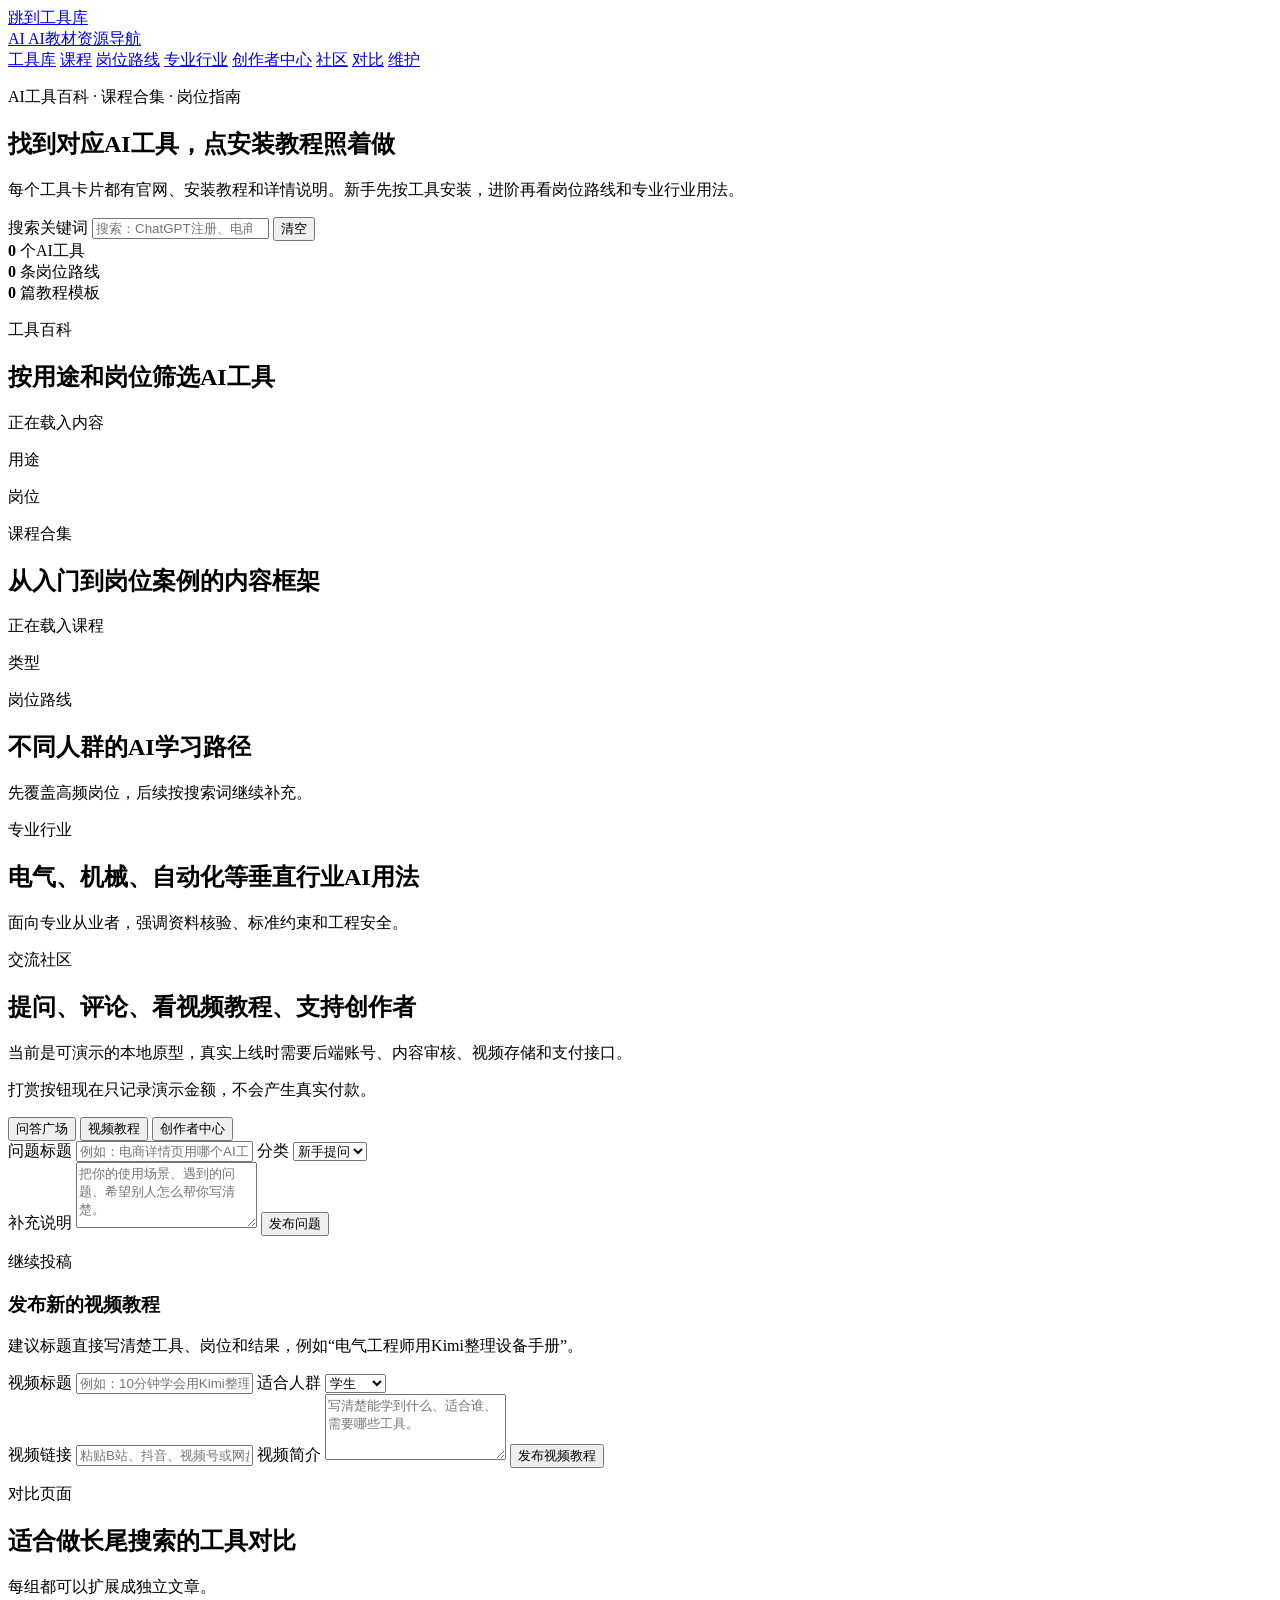
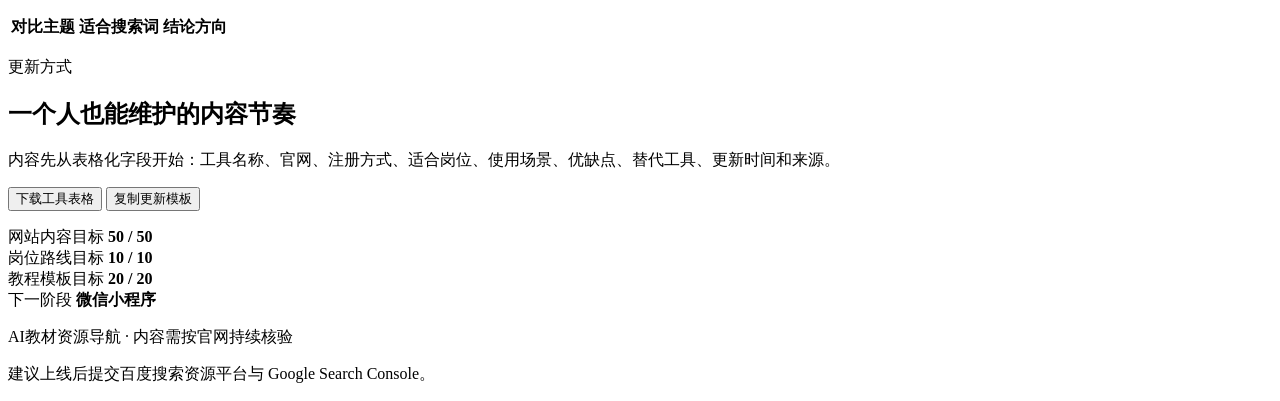
==== index.html @ e661cd23 "Create index.html" ====
<!doctype html>
<html lang="zh-CN">
  <head>
    <meta charset="utf-8">
    <meta name="viewport" content="width=device-width, initial-scale=1">
    <title>AI教材资源导航｜AI工具百科、课程合集、岗位使用指南</title>
    <meta name="description" content="面向学生、电商、职场、设计、运营和开发者的AI教材资源整合网站，提供AI工具百科、注册使用流程、岗位路线、课程合集和工具对比。">
    <meta name="keywords" content="AI工具,AI教程,ChatGPT注册,AI课程,电商AI,学生AI工具,职场AI,AI大模型">
    <meta property="og:title" content="AI教材资源导航">
    <meta property="og:description" content="AI工具百科、课程合集、岗位AI使用指南，一站式整理。">
    <meta property="og:type" content="website">
    <link rel="stylesheet" href="styles.css">
    <script defer src="content-data.js"></script>
    <script defer src="app.js"></script>
    <script defer src="community.js"></script>
  </head>
  <body>
    <a class="skip-link" href="#tools">跳到工具库</a>

    <header class="site-header" aria-label="主导航">
      <a class="brand" href="#top" aria-label="AI教材资源导航首页">
        <span class="brand-mark" aria-hidden="true">AI</span>
        <span>AI教材资源导航</span>
      </a>
      <nav class="main-nav" aria-label="页面区域">
        <a href="#tools">工具库</a>
        <a href="#courses">课程</a>
        <a href="#routes">岗位路线</a>
        <a href="#industries">专业行业</a>
        <a href="#creator-center" data-community-link="creator">创作者中心</a>
        <a href="#community">社区</a>
        <a href="#compare">对比</a>
        <a href="#operate">维护</a>
      </nav>
    </header>

    <main id="top">
      <section class="hero" aria-labelledby="hero-title">
        <div class="hero-overlay"></div>
        <div class="container hero-inner">
          <p class="eyebrow">AI工具百科 · 课程合集 · 岗位指南</p>
          <h1 id="hero-title">找到对应AI工具，点安装教程照着做</h1>
          <p class="hero-copy">每个工具卡片都有官网、安装教程和详情说明。新手先按工具安装，进阶再看岗位路线和专业行业用法。</p>

          <form class="hero-search" role="search" aria-label="搜索AI工具、岗位和教程">
            <label class="sr-only" for="global-search">搜索关键词</label>
            <input id="global-search" type="search" placeholder="搜索：ChatGPT注册、电商AI、PPT、论文、视频生成">
            <button type="button" id="clear-search" aria-label="清空搜索">清空</button>
          </form>

          <div class="hero-stats" aria-label="内容规模">
            <div>
              <strong id="stat-tools">0</strong>
              <span>个AI工具</span>
            </div>
            <div>
              <strong id="stat-routes">0</strong>
              <span>条岗位路线</span>
            </div>
            <div>
              <strong id="stat-tutorials">0</strong>
              <span>篇教程模板</span>
            </div>
          </div>
        </div>
      </section>

      <section class="section section-tools" id="tools" aria-labelledby="tools-title">
        <div class="container">
          <div class="section-heading">
            <div>
              <p class="eyebrow">工具百科</p>
              <h2 id="tools-title">按用途和岗位筛选AI工具</h2>
            </div>
            <p id="tool-count" class="section-note">正在载入内容</p>
          </div>

          <div class="filter-panel" aria-label="工具筛选">
            <div>
              <p class="filter-label">用途</p>
              <div class="chip-row" id="category-filters"></div>
            </div>
            <div>
              <p class="filter-label">岗位</p>
              <div class="chip-row" id="role-filters"></div>
            </div>
          </div>

          <div class="tool-grid" id="tool-grid"></div>
        </div>
      </section>

      <section class="section section-courses" id="courses" aria-labelledby="courses-title">
        <div class="container">
          <div class="section-heading">
            <div>
              <p class="eyebrow">课程合集</p>
              <h2 id="courses-title">从入门到岗位案例的内容框架</h2>
            </div>
            <p id="tutorial-count" class="section-note">正在载入课程</p>
          </div>
          <div class="filter-panel compact" aria-label="课程筛选">
            <p class="filter-label">类型</p>
            <div class="chip-row" id="tutorial-filters"></div>
          </div>
          <div class="course-grid" id="course-grid"></div>
        </div>
      </section>

      <section class="section" id="routes" aria-labelledby="routes-title">
        <div class="container">
          <div class="section-heading">
            <div>
              <p class="eyebrow">岗位路线</p>
              <h2 id="routes-title">不同人群的AI学习路径</h2>
            </div>
            <p class="section-note">先覆盖高频岗位，后续按搜索词继续补充。</p>
          </div>
          <div class="route-grid" id="route-grid"></div>
        </div>
      </section>

      <section class="section section-industries" id="industries" aria-labelledby="industries-title">
        <div class="container">
          <div class="section-heading">
            <div>
              <p class="eyebrow">专业行业</p>
              <h2 id="industries-title">电气、机械、自动化等垂直行业AI用法</h2>
            </div>
            <p id="industry-count" class="section-note">面向专业从业者，强调资料核验、标准约束和工程安全。</p>
          </div>
          <div class="industry-grid" id="industry-grid"></div>
        </div>
      </section>

      <section class="section section-community" id="community" aria-labelledby="community-title">
        <div class="container">
          <div class="section-heading">
            <div>
              <p class="eyebrow">交流社区</p>
              <h2 id="community-title">提问、评论、看视频教程、支持创作者</h2>
            </div>
            <p class="section-note">当前是可演示的本地原型，真实上线时需要后端账号、内容审核、视频存储和支付接口。</p>
          </div>

          <div class="community-shell">
            <aside class="community-panel" aria-label="社区账号">
              <div class="member-card" id="member-card"></div>
              <div class="community-stats" id="community-stats"></div>
              <p class="community-warning">打赏按钮现在只记录演示金额，不会产生真实付款。</p>
            </aside>

            <div class="community-main">
              <div class="community-tabs" role="tablist" aria-label="社区功能">
                <button type="button" class="community-tab is-active" data-community-tab="questions">问答广场</button>
                <button type="button" class="community-tab" data-community-tab="videos">视频教程</button>
                <button type="button" class="community-tab" data-community-tab="creator">创作者中心</button>
              </div>

              <section class="community-view is-active" id="community-view-questions" aria-label="问答广场">
                <form class="community-compose" id="question-form">
                  <div class="field-row">
                    <label>
                      <span>问题标题</span>
                      <input name="title" type="text" placeholder="例如：电商详情页用哪个AI工具更合适？" required>
                    </label>
                    <label>
                      <span>分类</span>
                      <select name="tag">
                        <option value="新手提问">新手提问</option>
                        <option value="工具选择">工具选择</option>
                        <option value="岗位用法">岗位用法</option>
                        <option value="账号注册">账号注册</option>
                      </select>
                    </label>
                  </div>
                  <label>
                    <span>补充说明</span>
                    <textarea name="body" rows="4" placeholder="把你的使用场景、遇到的问题、希望别人怎么帮你写清楚。" required></textarea>
                  </label>
                  <button class="primary-action" type="submit">发布问题</button>
                </form>

                <div class="community-feed" id="community-feed"></div>
              </section>

              <section class="community-view" id="community-view-videos" aria-label="视频教程">
                <div class="video-grid" id="video-grid"></div>
              </section>

              <span class="section-anchor" id="creator-center" aria-hidden="true"></span>
              <section class="community-view" id="community-view-creator" aria-label="创作者中心">
                <div class="creator-dashboard" id="creator-dashboard"></div>
                <div class="creator-submissions" id="creator-submissions"></div>

                <form class="community-compose" id="video-form">
                  <div class="creator-form-heading">
                    <div>
                      <p class="eyebrow">继续投稿</p>
                      <h3>发布新的视频教程</h3>
                    </div>
                    <p>建议标题直接写清楚工具、岗位和结果，例如“电气工程师用Kimi整理设备手册”。</p>
                  </div>
                  <div class="field-row">
                    <label>
                      <span>视频标题</span>
                      <input name="title" type="text" placeholder="例如：10分钟学会用Kimi整理论文资料" required>
                    </label>
                    <label>
                      <span>适合人群</span>
                      <select name="audience">
                        <option value="学生">学生</option>
                        <option value="电商">电商</option>
                        <option value="职场">职场</option>
                        <option value="运营">运营</option>
                        <option value="设计">设计</option>
                        <option value="程序员">程序员</option>
                      </select>
                    </label>
                  </div>
                  <label>
                    <span>视频链接</span>
                    <input name="url" type="url" placeholder="粘贴B站、抖音、视频号或网盘链接">
                  </label>
                  <label>
                    <span>视频简介</span>
                    <textarea name="description" rows="4" placeholder="写清楚能学到什么、适合谁、需要哪些工具。" required></textarea>
                  </label>
                  <button class="primary-action" type="submit">发布视频教程</button>
                </form>
              </section>

              <p class="status-text" id="community-status" aria-live="polite"></p>
            </div>
          </div>
        </div>
      </section>

      <section class="section section-compare" id="compare" aria-labelledby="compare-title">
        <div class="container">
          <div class="section-heading">
            <div>
              <p class="eyebrow">对比页面</p>
              <h2 id="compare-title">适合做长尾搜索的工具对比</h2>
            </div>
            <p class="section-note">每组都可以扩展成独立文章。</p>
          </div>
          <div class="comparison-table-wrap">
            <table class="comparison-table">
              <thead>
                <tr>
                  <th>对比主题</th>
                  <th>适合搜索词</th>
                  <th>结论方向</th>
                </tr>
              </thead>
              <tbody id="comparison-body"></tbody>
            </table>
          </div>
        </div>
      </section>

      <section class="section section-operate" id="operate" aria-labelledby="operate-title">
        <div class="container operate-layout">
          <div>
            <p class="eyebrow">更新方式</p>
            <h2 id="operate-title">一个人也能维护的内容节奏</h2>
            <p class="operate-copy">内容先从表格化字段开始：工具名称、官网、注册方式、适合岗位、使用场景、优缺点、替代工具、更新时间和来源。</p>
            <div class="action-row">
              <button class="primary-action" type="button" id="download-csv">下载工具表格</button>
              <button class="secondary-action" type="button" id="copy-template">复制更新模板</button>
            </div>
            <p class="status-text" id="action-status" aria-live="polite"></p>
          </div>
          <div class="operate-board" aria-label="阶段目标">
            <div>
              <span>网站内容目标</span>
              <strong id="goal-tools">50 / 50</strong>
            </div>
            <div>
              <span>岗位路线目标</span>
              <strong id="goal-routes">10 / 10</strong>
            </div>
            <div>
              <span>教程模板目标</span>
              <strong id="goal-tutorials">20 / 20</strong>
            </div>
            <div>
              <span>下一阶段</span>
              <strong>微信小程序</strong>
            </div>
          </div>
        </div>
      </section>
    </main>

    <aside class="modal" id="tool-modal" hidden aria-labelledby="modal-title" role="dialog" aria-modal="true">
      <div class="modal-backdrop" data-close-modal></div>
      <article class="modal-panel">
        <button class="modal-close" type="button" data-close-modal aria-label="关闭详情">×</button>
        <div id="modal-content"></div>
      </article>
    </aside>

    <aside class="modal" id="auth-modal" hidden aria-labelledby="auth-title" role="dialog" aria-modal="true">
      <div class="modal-backdrop" data-close-auth></div>
      <article class="modal-panel auth-panel">
        <button class="modal-close" type="button" data-close-auth aria-label="关闭登录注册">×</button>
        <div class="modal-body">
          <p class="eyebrow">社区账号</p>
          <h2 id="auth-title">登录或注册</h2>
          <p class="modal-summary">演示版只在本机保存昵称和身份，真实上线需要后端账号系统。</p>
          <form class="auth-form" id="auth-form">
            <label>
              <span>昵称</span>
              <input name="name" type="text" placeholder="例如：AI学习者" required>
            </label>
            <label>
              <span>邮箱</span>
              <input name="email" type="email" placeholder="name@example.com" required>
            </label>
            <label>
              <span>身份</span>
              <select name="role">
                <option value="学生">学生</option>
                <option value="电商">电商</option>
                <option value="职场">职场</option>
                <option value="运营">运营</option>
                <option value="创作者">创作者</option>
              </select>
            </label>
            <button class="primary-action" type="submit">进入社区</button>
          </form>
        </div>
      </article>
    </aside>

    <footer class="site-footer">
      <div class="container footer-inner">
        <p>AI教材资源导航 · 内容需按官网持续核验</p>
        <p>建议上线后提交百度搜索资源平台与 Google Search Console。</p>
      </div>
    </footer>
  </body>
</html>
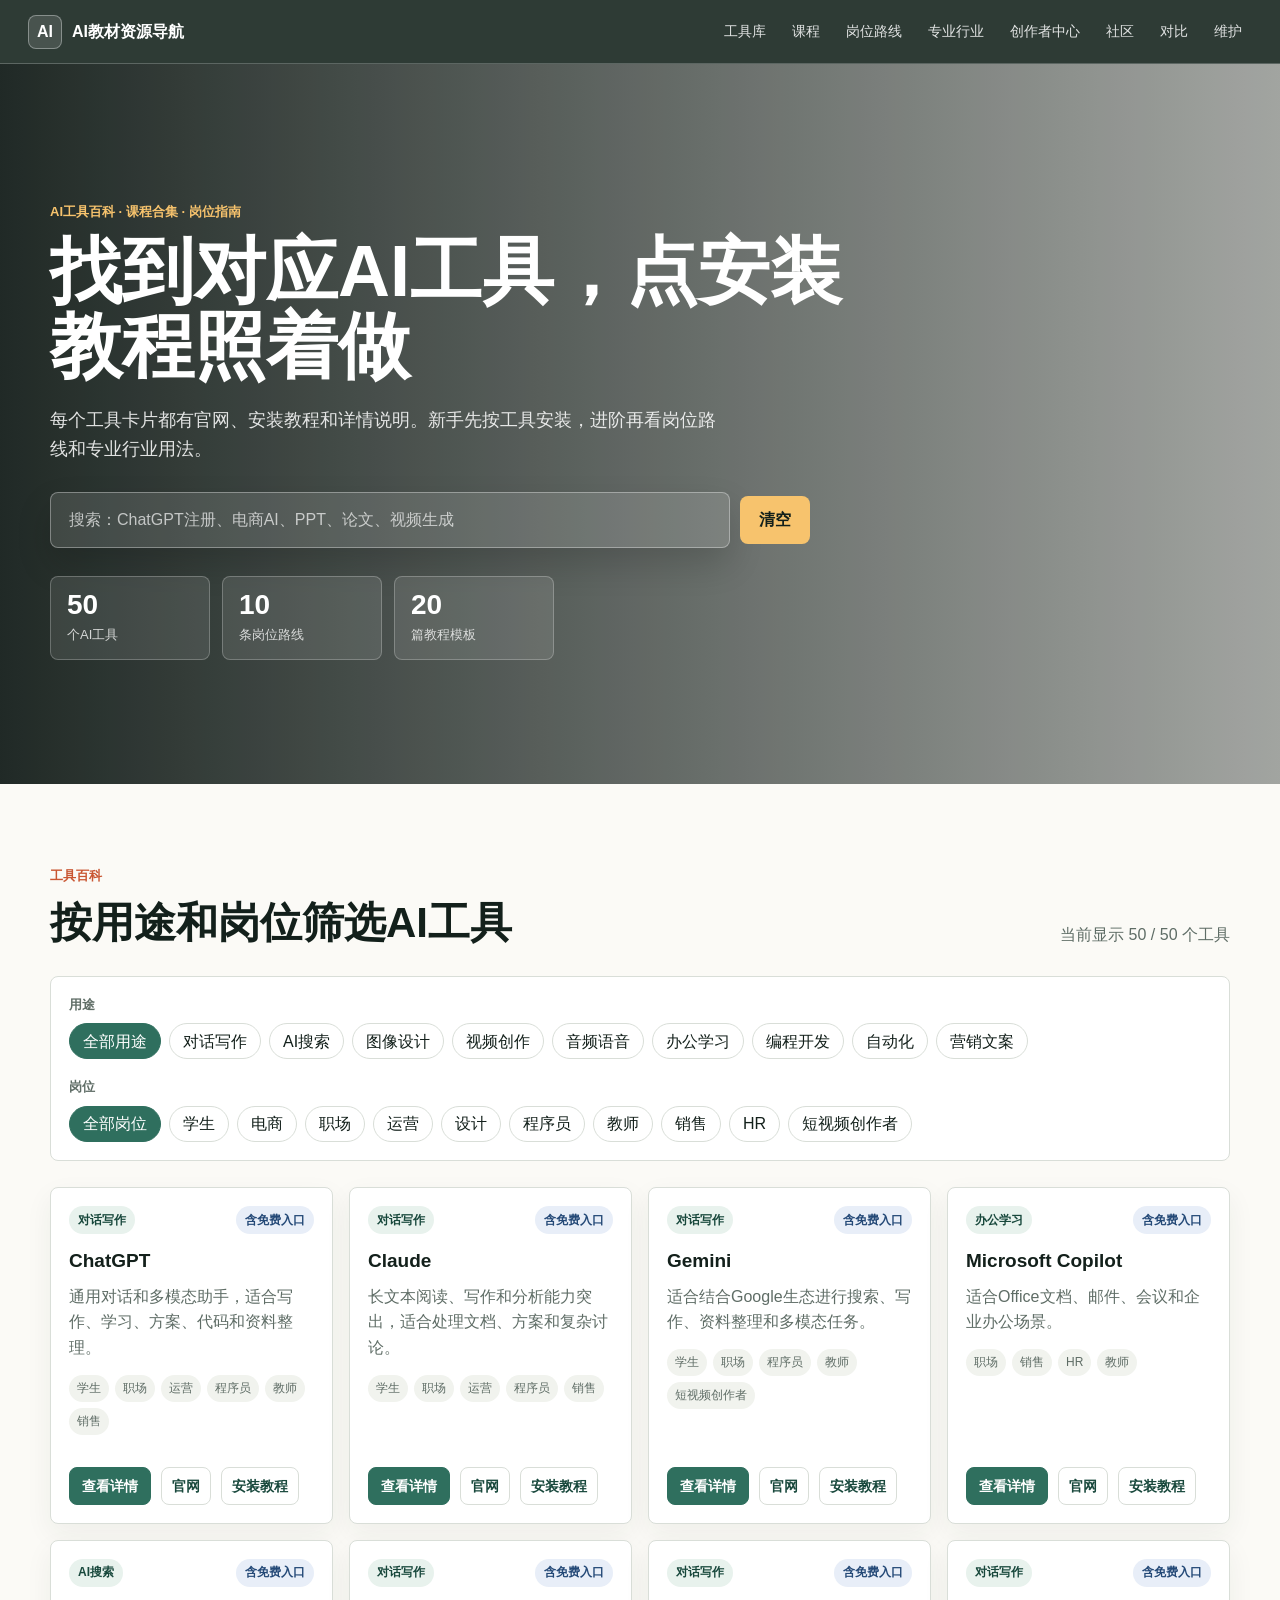
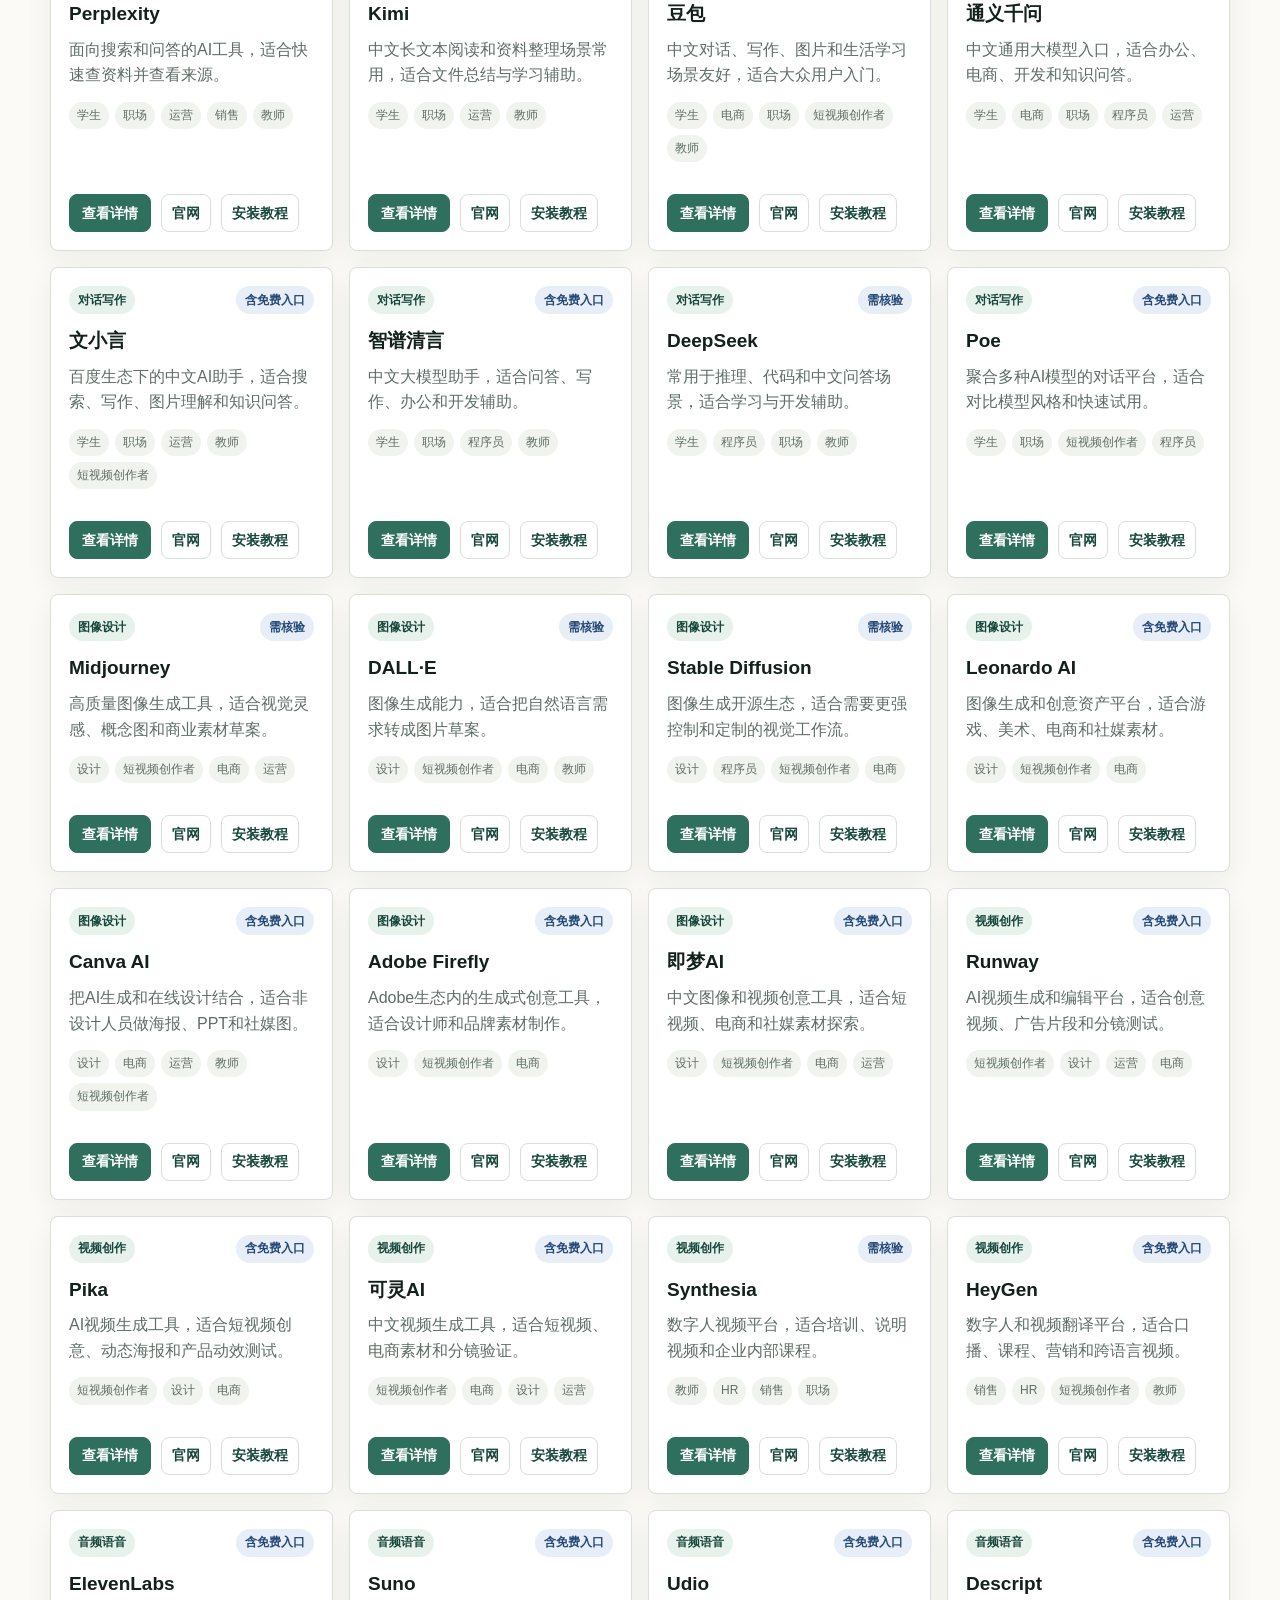
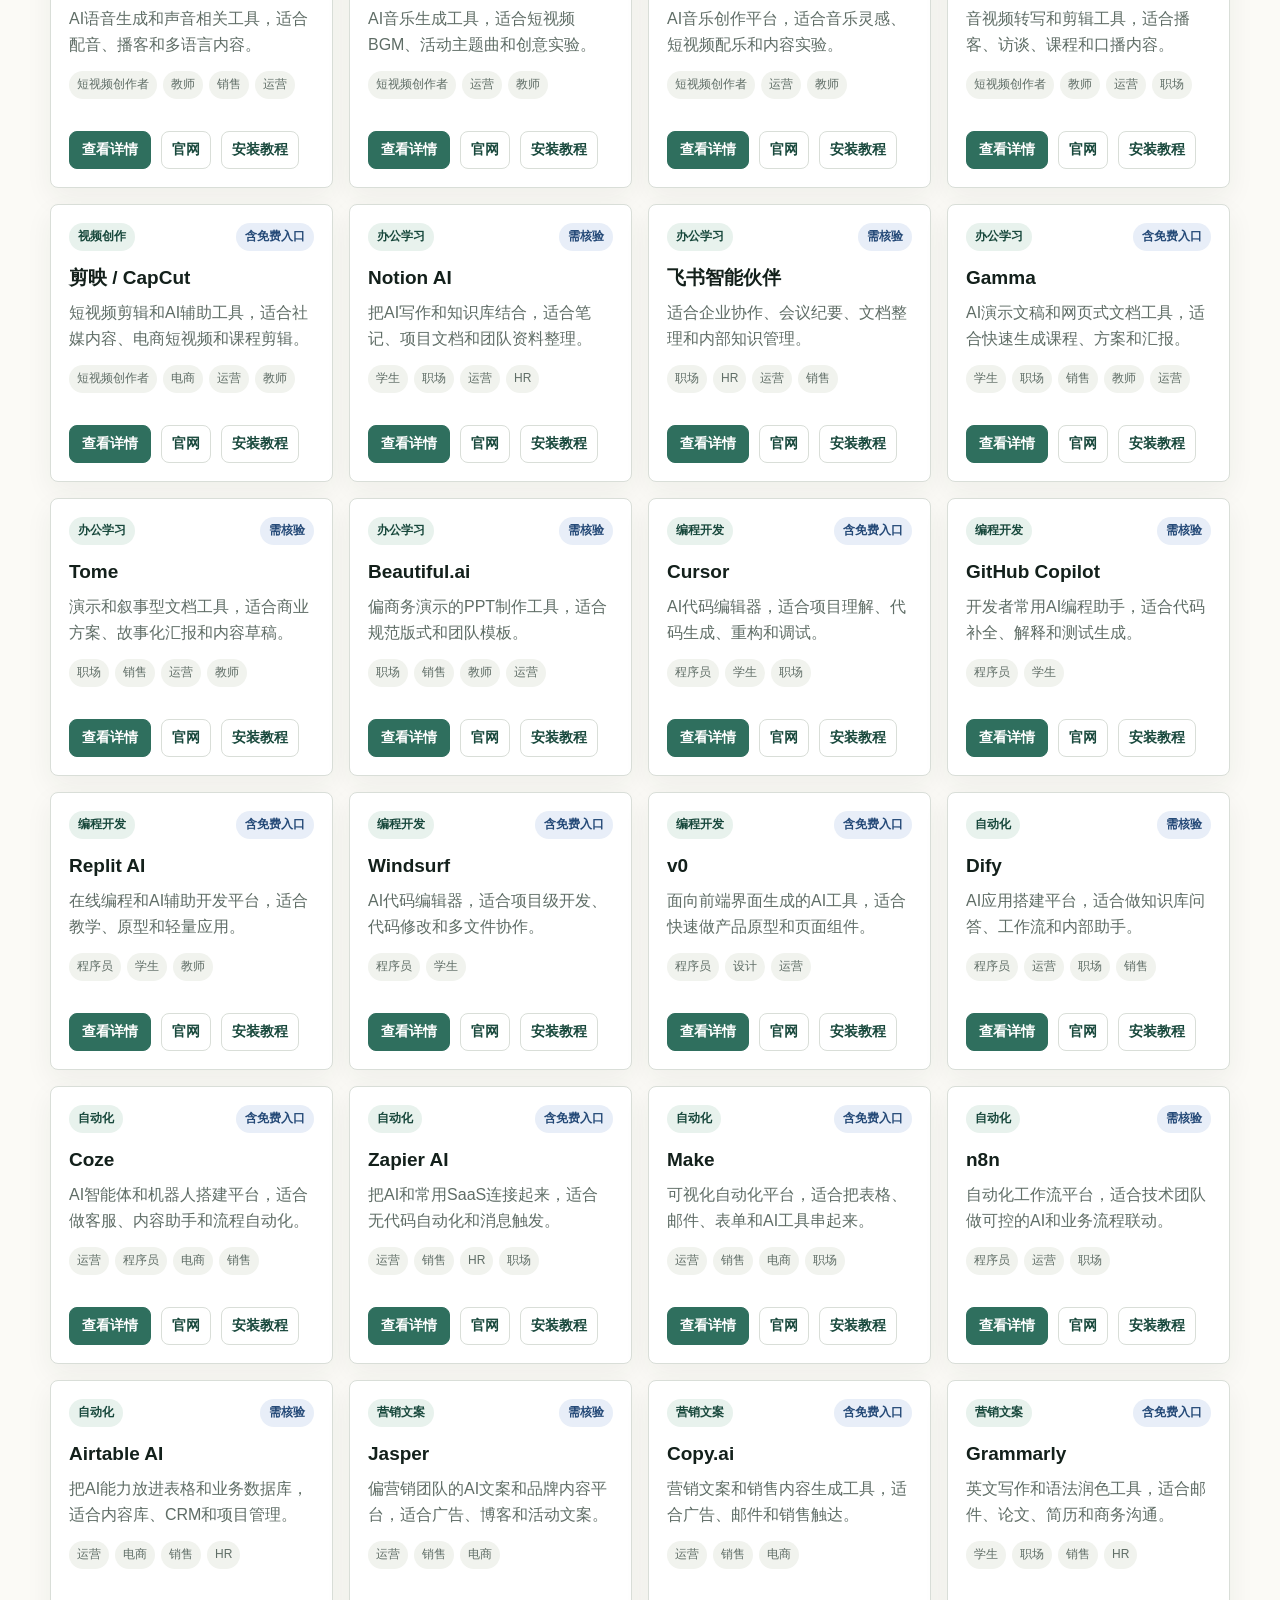
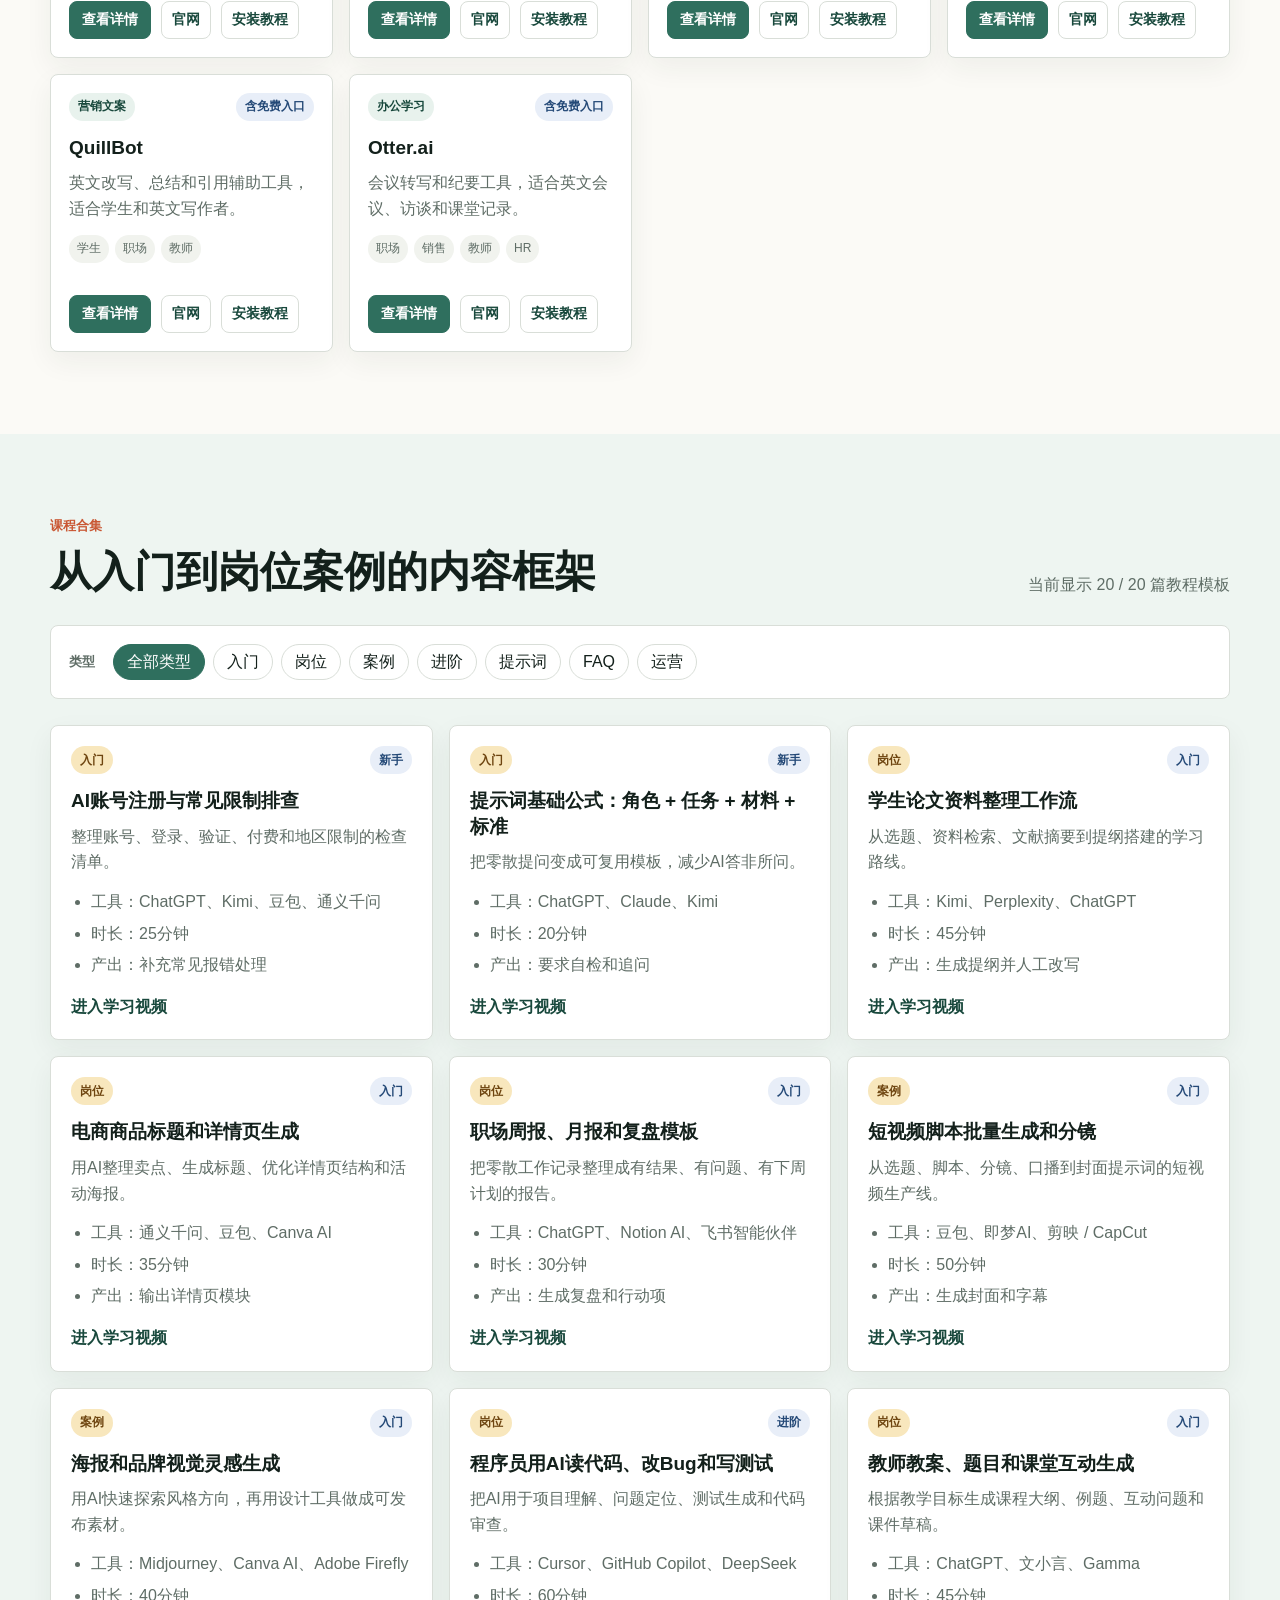
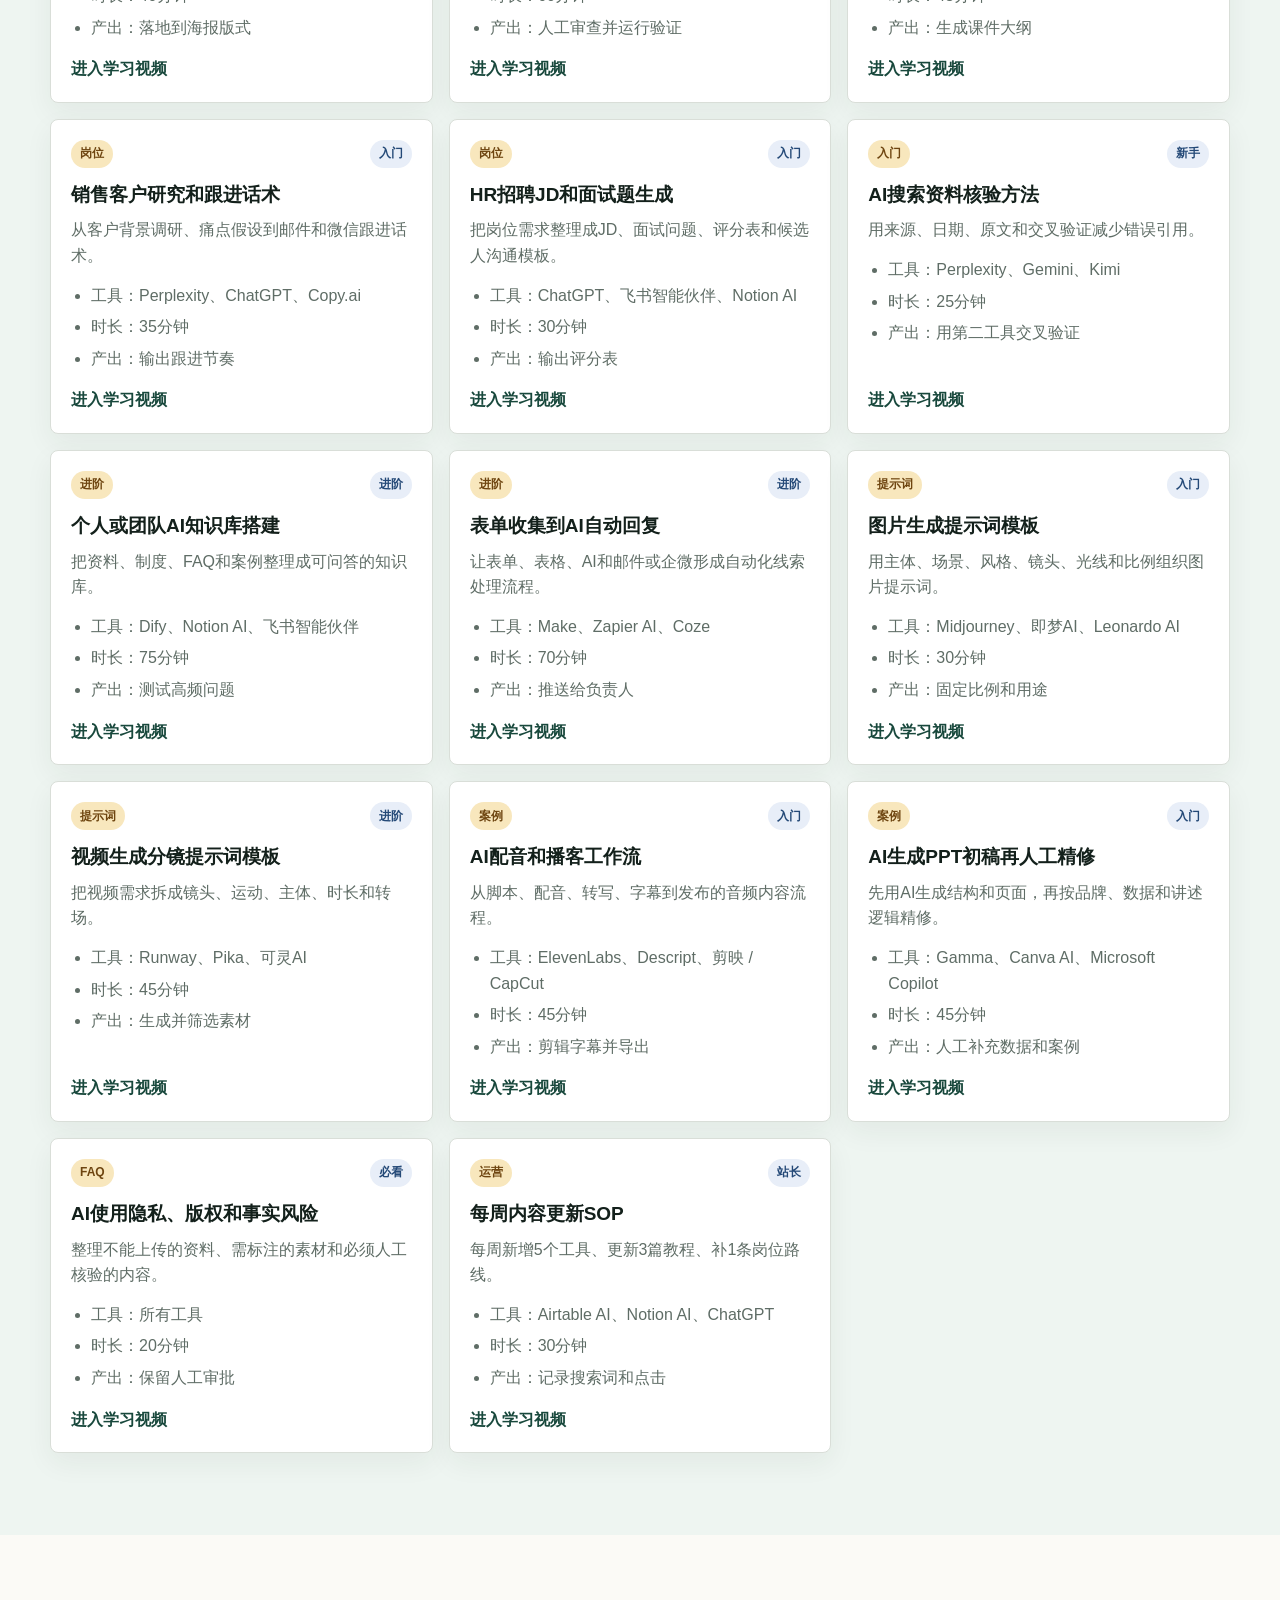
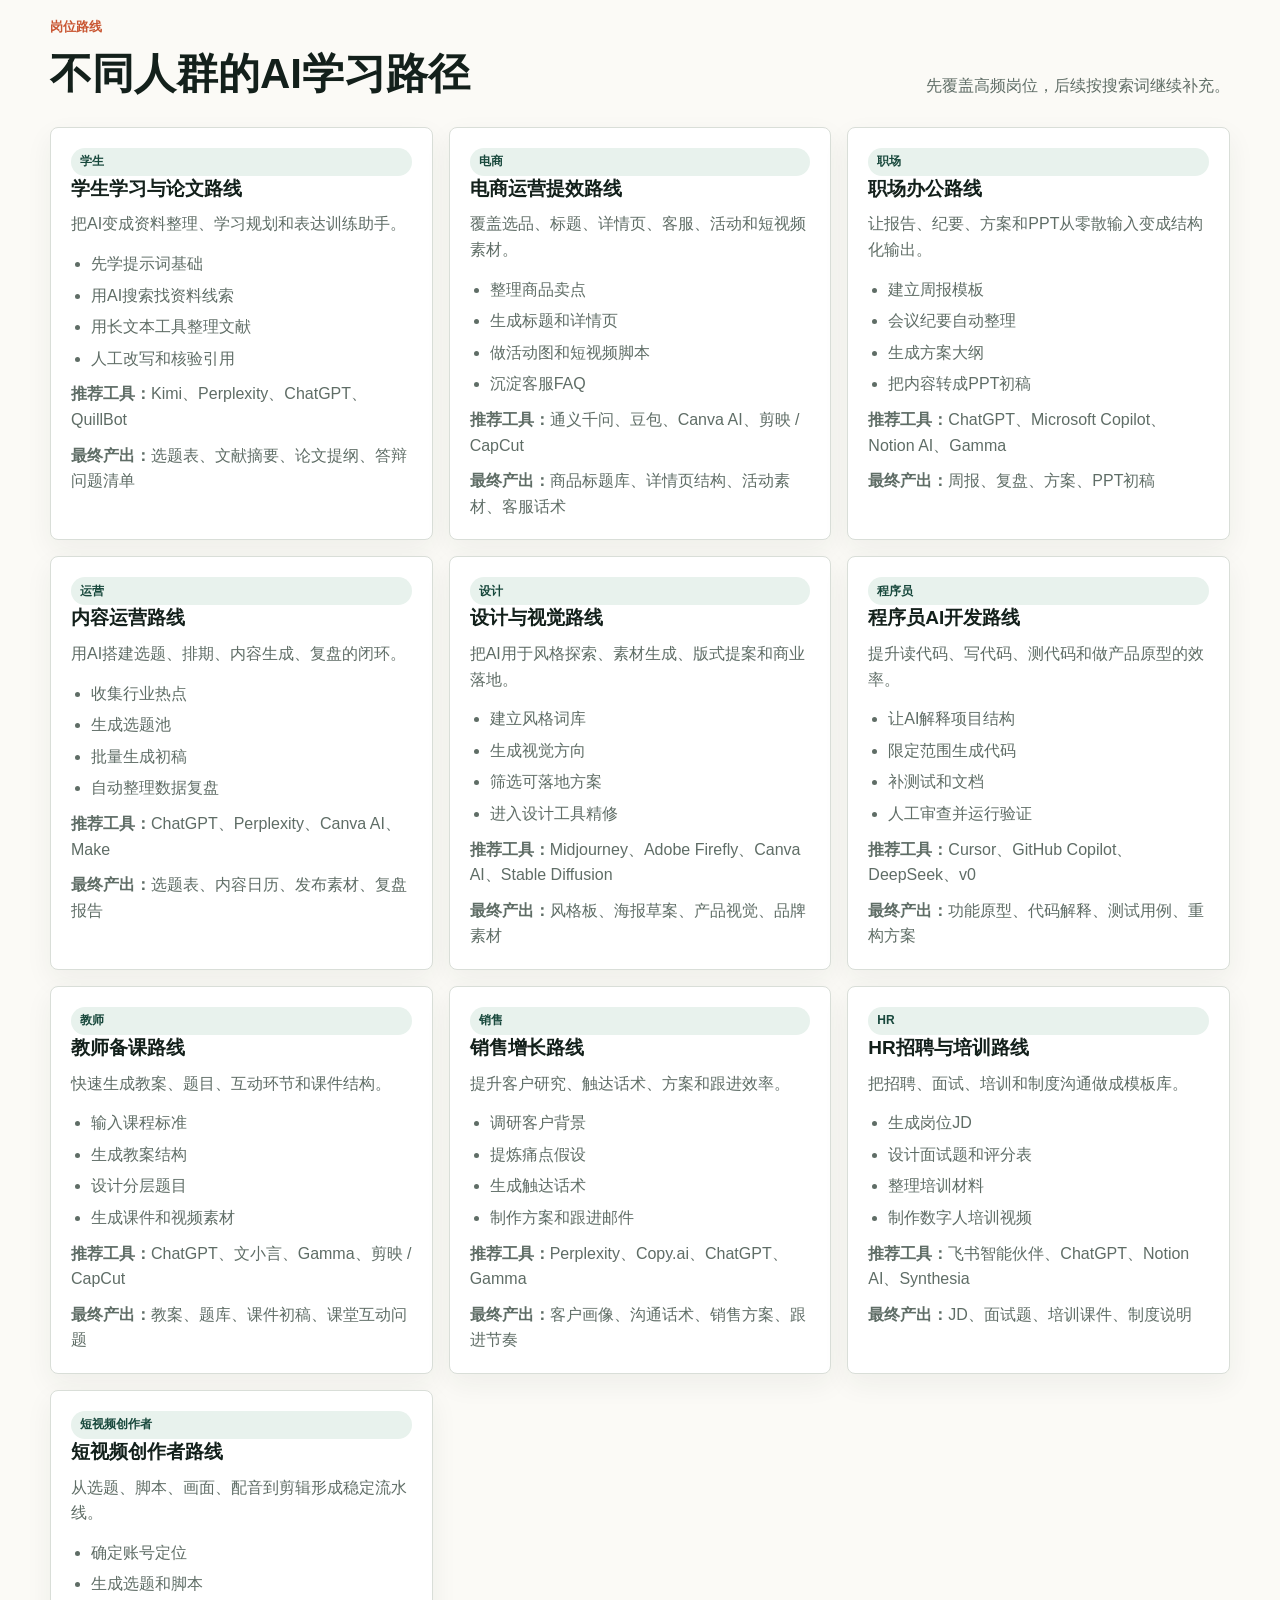
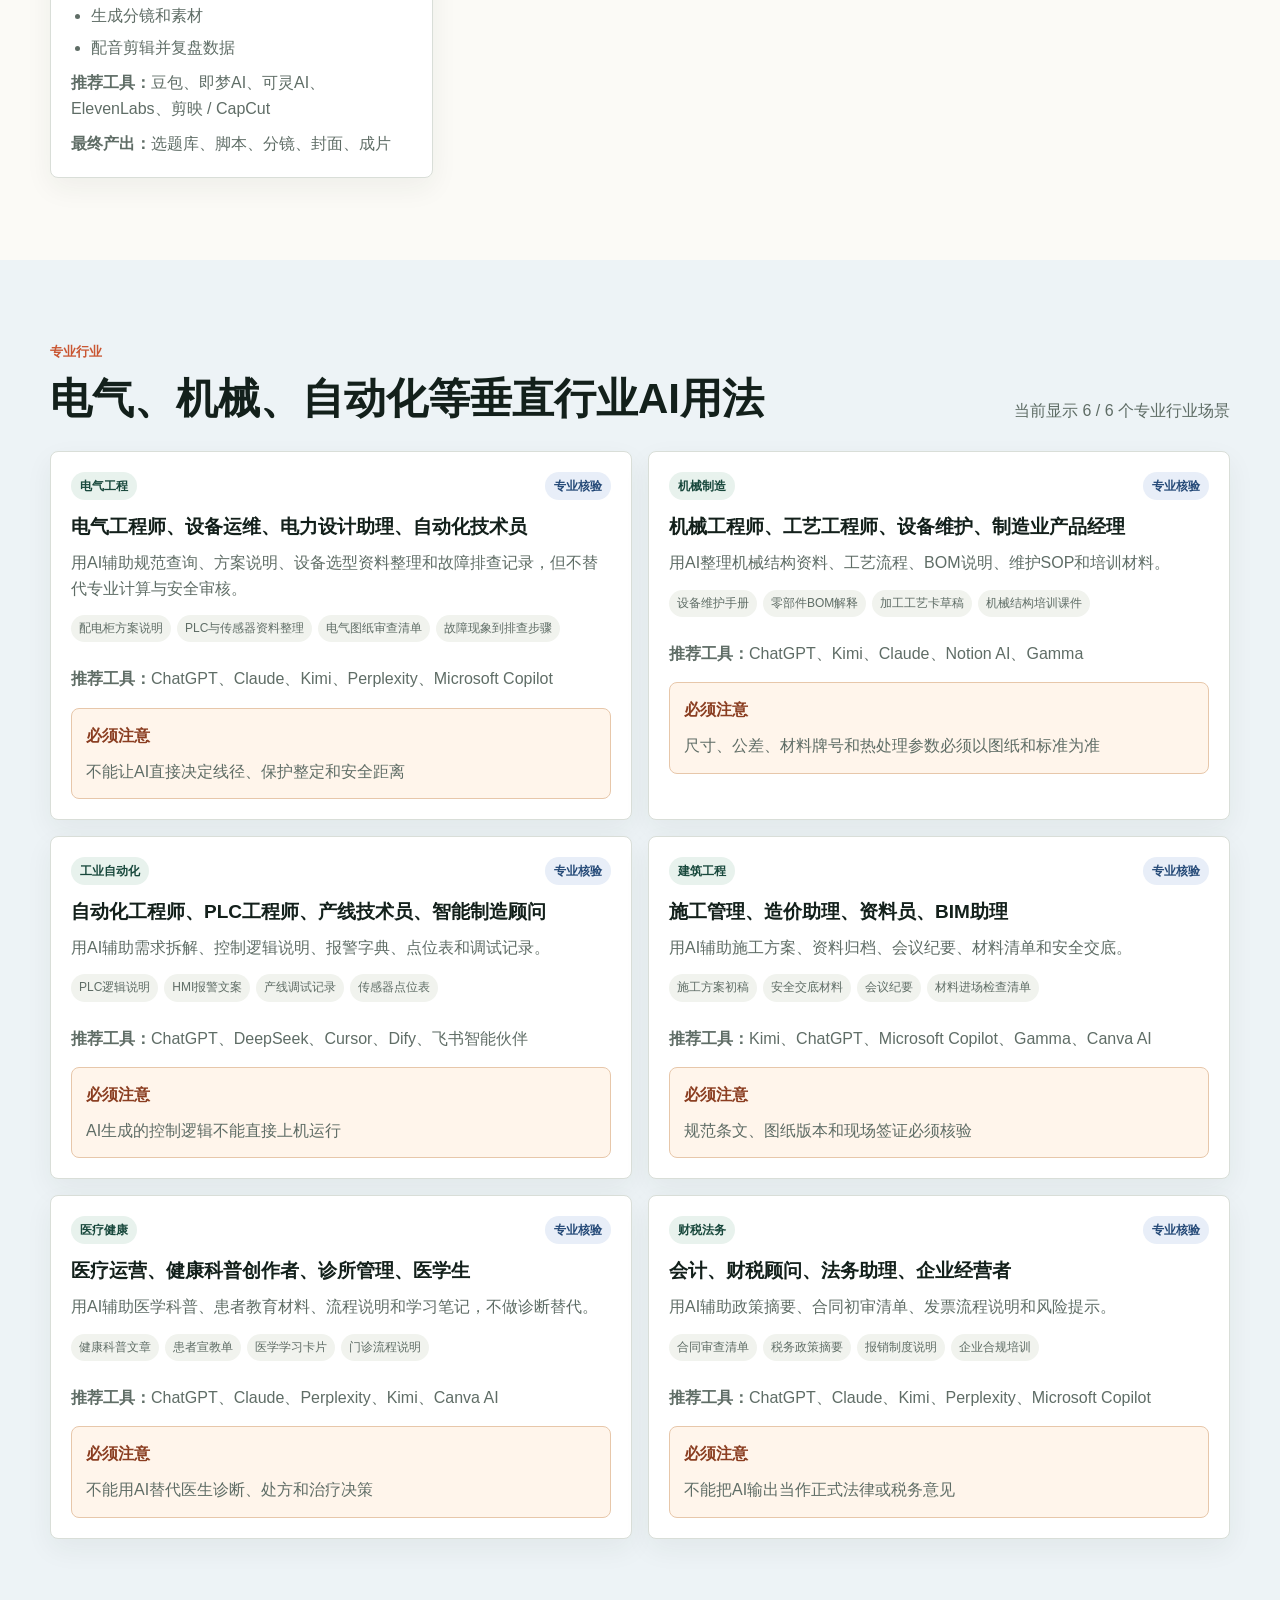
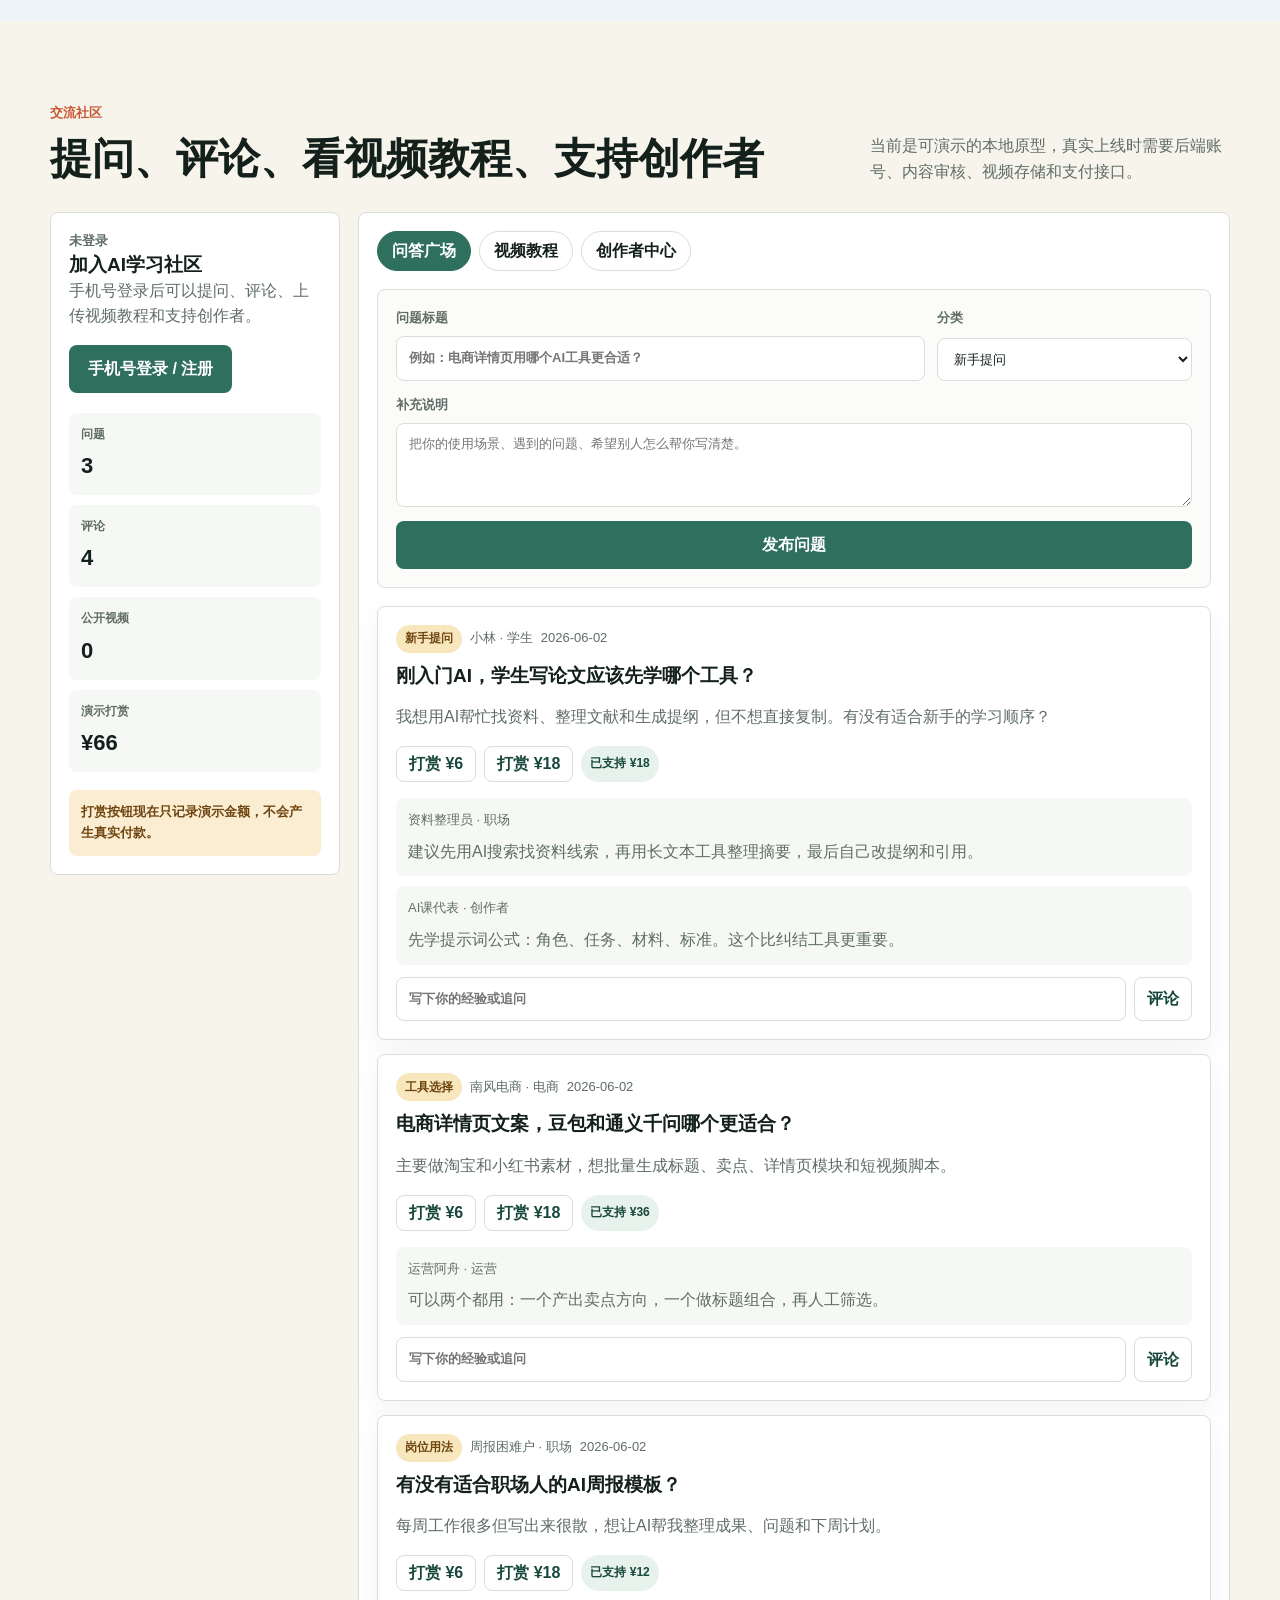
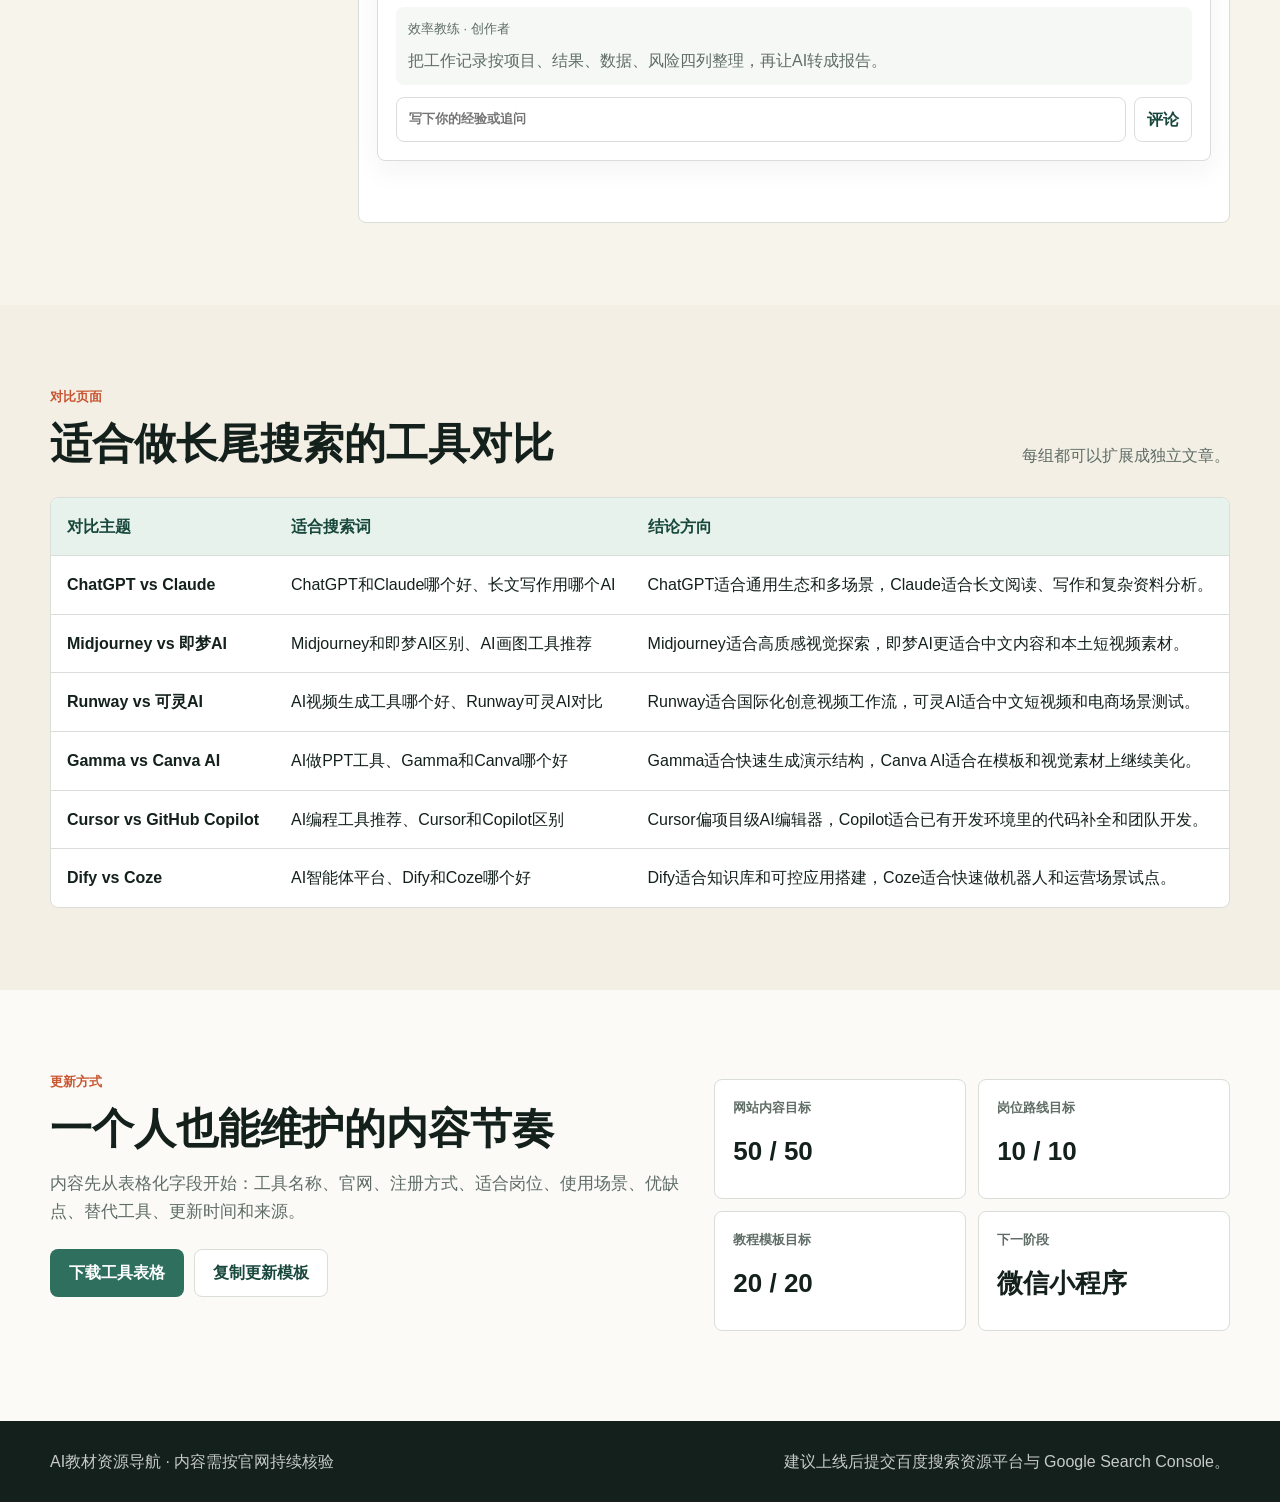
==== commit f5ab0829: "Add files via upload" ====
--- a/index.html
+++ b/index.html
@@ -9,10 +9,13 @@
     <meta property="og:title" content="AI教材资源导航">
     <meta property="og:description" content="AI工具百科、课程合集、岗位AI使用指南，一站式整理。">
     <meta property="og:type" content="website">
-    <link rel="stylesheet" href="styles.css">
-    <script defer src="content-data.js"></script>
-    <script defer src="app.js"></script>
-    <script defer src="community.js"></script>
+    <meta property="og:image" content="assets/hero-ai-resource-map.png">
+    <link rel="stylesheet" href="styles.css?v=creator-upload-1">
+    <script defer src="content-data.js?v=creator-upload-1"></script>
+    <script defer src="cloudbase-config.js?v=creator-upload-1"></script>
+    <script defer src="creator-platform.js?v=creator-upload-1"></script>
+    <script defer src="app.js?v=creator-upload-1"></script>
+    <script defer src="community.js?v=creator-upload-1"></script>
   </head>
   <body>
     <a class="skip-link" href="#tools">跳到工具库</a>
@@ -219,8 +222,31 @@
                     </label>
                   </div>
                   <label>
-                    <span>视频链接</span>
-                    <input name="url" type="url" placeholder="粘贴B站、抖音、视频号或网盘链接">
+                    <span>使用工具</span>
+                    <input name="tool" type="text" placeholder="例如：Kimi、豆包、剪映AI、Runway" required>
+                  </label>
+                  <label>
+                    <span>分类标签</span>
+                    <input name="tags" type="text" placeholder="例如：注册教程,电气机械,提示词">
+                  </label>
+                  <div class="field-row">
+                    <label>
+                      <span>上传视频 MP4</span>
+                      <input name="videoFile" type="file" accept="video/mp4,.mp4" required>
+                    </label>
+                    <label>
+                      <span>课程封面图</span>
+                      <input name="coverFile" type="file" accept="image/png,image/jpeg,image/webp">
+                    </label>
+                  </div>
+                  <div class="upload-progress" id="creator-upload-progress" hidden>
+                    <div><span id="creator-upload-label">等待上传</span><strong id="creator-upload-percent">0%</strong></div>
+                    <progress id="creator-upload-bar" value="0" max="100"></progress>
+                  </div>
+                  <p class="field-hint">视频会先上传到腾讯云点播；未配置腾讯云时会使用本地演示上传，提交后进入待审核。</p>
+                  <label>
+                    <span>备用视频链接</span>
+                    <input name="url" type="url" placeholder="可选：B站、网盘或其他备用链接">
                   </label>
                   <label>
                     <span>视频简介</span>
@@ -309,15 +335,27 @@
         <div class="modal-body">
           <p class="eyebrow">社区账号</p>
           <h2 id="auth-title">登录或注册</h2>
-          <p class="modal-summary">演示版只在本机保存昵称和身份，真实上线需要后端账号系统。</p>
+          <p class="modal-summary">输入手机号和验证码进入社区。未配置腾讯云时，本地演示验证码为 123456。</p>
           <form class="auth-form" id="auth-form">
             <label>
               <span>昵称</span>
               <input name="name" type="text" placeholder="例如：AI学习者" required>
             </label>
             <label>
-              <span>邮箱</span>
-              <input name="email" type="email" placeholder="name@example.com" required>
+              <span>手机号</span>
+              <input name="phone" type="tel" inputmode="numeric" placeholder="13800138000" required>
+            </label>
+            <div class="auth-code-row">
+              <label>
+                <span>验证码</span>
+                <input name="code" type="text" inputmode="numeric" placeholder="123456" required>
+              </label>
+              <button class="secondary-action" type="button" id="send-phone-code">发送验证码</button>
+            </div>
+            <p class="field-hint">上线后可接入 CloudBase 手机验证码登录；当前可先用演示验证码测试流程。</p>
+            <label>
+              <span>打赏二维码图片链接</span>
+              <input name="rewardQr" type="url" placeholder="可先留空，审核后再展示">
             </label>
             <label>
               <span>身份</span>
@@ -343,4 +381,3 @@
     </footer>
   </body>
 </html>
-
--- a/styles.css
+++ b/styles.css
@@ -0,0 +1,1599 @@
+:root {
+  --ink: #13201b;
+  --muted: #5f6d66;
+  --paper: #fbfaf6;
+  --surface: #ffffff;
+  --line: #d9ded8;
+  --green: #2f6f5e;
+  --green-dark: #18483c;
+  --blue: #315c99;
+  --coral: #c95632;
+  --amber: #b88418;
+  --mint: #e8f2ed;
+  --sky: #e8eef8;
+  --sand: #f6f0df;
+  --shadow: 0 18px 50px rgba(30, 45, 39, 0.16);
+  --radius: 8px;
+  font-family: "Microsoft YaHei", "PingFang SC", "Noto Sans SC", Arial, sans-serif;
+}
+
+* {
+  box-sizing: border-box;
+}
+
+html {
+  scroll-behavior: smooth;
+}
+
+body {
+  margin: 0;
+  color: var(--ink);
+  background: var(--paper);
+  line-height: 1.6;
+}
+
+body.modal-open {
+  overflow: hidden;
+}
+
+a {
+  color: inherit;
+  text-decoration: none;
+}
+
+button,
+input {
+  font: inherit;
+}
+
+button {
+  cursor: pointer;
+}
+
+.container {
+  width: min(1180px, calc(100% - 40px));
+  margin: 0 auto;
+}
+
+.skip-link {
+  position: absolute;
+  left: 16px;
+  top: 12px;
+  z-index: 100;
+  transform: translateY(-140%);
+  background: var(--ink);
+  color: white;
+  padding: 8px 12px;
+  border-radius: var(--radius);
+}
+
+.skip-link:focus {
+  transform: translateY(0);
+}
+
+.sr-only {
+  position: absolute;
+  width: 1px;
+  height: 1px;
+  padding: 0;
+  margin: -1px;
+  overflow: hidden;
+  clip: rect(0, 0, 0, 0);
+  white-space: nowrap;
+  border: 0;
+}
+
+.site-header {
+  position: sticky;
+  top: 0;
+  z-index: 20;
+  display: flex;
+  align-items: center;
+  justify-content: space-between;
+  gap: 20px;
+  min-height: 64px;
+  padding: 0 28px;
+  border-bottom: 1px solid rgba(255, 255, 255, 0.22);
+  color: white;
+  background: rgba(18, 32, 27, 0.88);
+  backdrop-filter: blur(14px);
+}
+
+.brand {
+  display: inline-flex;
+  align-items: center;
+  gap: 10px;
+  font-weight: 800;
+  white-space: nowrap;
+}
+
+.brand-mark {
+  display: inline-grid;
+  place-items: center;
+  width: 34px;
+  height: 34px;
+  border: 1px solid rgba(255, 255, 255, 0.35);
+  border-radius: var(--radius);
+  background: rgba(255, 255, 255, 0.12);
+  letter-spacing: 0;
+}
+
+.main-nav {
+  display: flex;
+  align-items: center;
+  gap: 6px;
+  flex-wrap: wrap;
+  justify-content: flex-end;
+}
+
+.main-nav a {
+  padding: 8px 10px;
+  border-radius: 999px;
+  color: rgba(255, 255, 255, 0.86);
+  font-size: 14px;
+}
+
+.main-nav a:hover,
+.main-nav a:focus-visible {
+  background: rgba(255, 255, 255, 0.14);
+  color: white;
+}
+
+.hero {
+  position: relative;
+  min-height: min(720px, calc(100vh - 64px));
+  display: grid;
+  align-items: center;
+  padding: 72px 0 58px;
+  color: white;
+  background:
+    linear-gradient(90deg, rgba(17, 28, 24, 0.92), rgba(17, 28, 24, 0.62), rgba(17, 28, 24, 0.32)),
+    url("assets/hero-ai-resource-map.png") center / cover no-repeat;
+}
+
+.hero-overlay {
+  position: absolute;
+  inset: 0;
+  background: rgba(0, 0, 0, 0.08);
+}
+
+.hero-inner {
+  position: relative;
+  z-index: 1;
+}
+
+.eyebrow {
+  margin: 0 0 12px;
+  color: var(--coral);
+  font-size: 13px;
+  font-weight: 800;
+  letter-spacing: 0;
+}
+
+.hero .eyebrow {
+  color: #f7c36d;
+}
+
+h1,
+h2,
+h3,
+p {
+  overflow-wrap: anywhere;
+}
+
+h1 {
+  max-width: 820px;
+  margin: 0;
+  font-size: clamp(36px, 6vw, 72px);
+  line-height: 1.04;
+  letter-spacing: 0;
+}
+
+h2 {
+  margin: 0;
+  font-size: clamp(26px, 4vw, 42px);
+  line-height: 1.16;
+  letter-spacing: 0;
+}
+
+h3 {
+  margin: 0;
+  font-size: 19px;
+  line-height: 1.35;
+  letter-spacing: 0;
+}
+
+.hero-copy {
+  max-width: 680px;
+  margin: 22px 0 28px;
+  color: rgba(255, 255, 255, 0.86);
+  font-size: 18px;
+}
+
+.hero-search {
+  display: flex;
+  align-items: center;
+  gap: 10px;
+  width: min(760px, 100%);
+}
+
+.hero-search input {
+  min-width: 0;
+  flex: 1;
+  height: 56px;
+  padding: 0 18px;
+  border: 1px solid rgba(255, 255, 255, 0.34);
+  border-radius: var(--radius);
+  color: white;
+  background: rgba(255, 255, 255, 0.12);
+  outline: none;
+  box-shadow: 0 16px 34px rgba(0, 0, 0, 0.16);
+}
+
+.hero-search input::placeholder {
+  color: rgba(255, 255, 255, 0.68);
+}
+
+.hero-search input:focus {
+  border-color: white;
+  background: rgba(255, 255, 255, 0.17);
+}
+
+.hero-search button,
+.primary-action,
+.secondary-action {
+  min-height: 48px;
+  border-radius: var(--radius);
+  border: 1px solid transparent;
+  padding: 0 18px;
+  font-weight: 800;
+}
+
+.hero-search button {
+  color: var(--ink);
+  background: #f7c36d;
+}
+
+.hero-stats {
+  display: grid;
+  grid-template-columns: repeat(3, minmax(0, 160px));
+  gap: 12px;
+  margin-top: 28px;
+}
+
+.hero-stats div {
+  padding: 14px 16px;
+  border: 1px solid rgba(255, 255, 255, 0.24);
+  border-radius: var(--radius);
+  background: rgba(255, 255, 255, 0.1);
+}
+
+.hero-stats strong {
+  display: block;
+  font-size: 28px;
+  line-height: 1;
+}
+
+.hero-stats span {
+  display: block;
+  margin-top: 6px;
+  color: rgba(255, 255, 255, 0.78);
+  font-size: 13px;
+}
+
+.section {
+  padding: 82px 0;
+}
+
+.section-tools,
+.section-operate {
+  background: var(--paper);
+}
+
+.section-courses {
+  background: #eef5f1;
+}
+
+.section-compare {
+  background: #f3efe5;
+}
+
+.section-community {
+  background: #f7f4ec;
+}
+
+.section-industries {
+  background: #edf3f6;
+}
+
+.section-heading {
+  display: flex;
+  align-items: flex-end;
+  justify-content: space-between;
+  gap: 24px;
+  margin-bottom: 28px;
+}
+
+.section-note {
+  max-width: 360px;
+  margin: 0;
+  color: var(--muted);
+}
+
+.filter-panel {
+  display: grid;
+  gap: 18px;
+  padding: 18px;
+  margin-bottom: 26px;
+  border: 1px solid var(--line);
+  border-radius: var(--radius);
+  background: var(--surface);
+}
+
+.filter-panel.compact {
+  grid-template-columns: auto 1fr;
+  align-items: center;
+}
+
+.filter-label {
+  margin: 0 0 8px;
+  color: var(--muted);
+  font-size: 13px;
+  font-weight: 800;
+}
+
+.compact .filter-label {
+  margin: 0;
+}
+
+.chip-row {
+  display: flex;
+  flex-wrap: wrap;
+  gap: 8px;
+}
+
+.filter-chip {
+  min-height: 36px;
+  border: 1px solid var(--line);
+  border-radius: 999px;
+  padding: 0 13px;
+  color: var(--ink);
+  background: white;
+}
+
+.filter-chip:hover,
+.filter-chip:focus-visible {
+  border-color: var(--green);
+}
+
+.filter-chip.is-active {
+  color: white;
+  border-color: var(--green);
+  background: var(--green);
+}
+
+.tool-grid,
+.course-grid,
+.route-grid,
+.industry-grid {
+  display: grid;
+  gap: 16px;
+}
+
+.tool-grid {
+  grid-template-columns: repeat(4, minmax(0, 1fr));
+}
+
+.course-grid,
+.route-grid {
+  grid-template-columns: repeat(3, minmax(0, 1fr));
+}
+
+.industry-grid {
+  grid-template-columns: repeat(2, minmax(0, 1fr));
+}
+
+.tool-card,
+.course-card,
+.route-card,
+.industry-card {
+  display: flex;
+  flex-direction: column;
+  min-height: 100%;
+  border: 1px solid var(--line);
+  border-radius: var(--radius);
+  background: var(--surface);
+  box-shadow: 0 10px 28px rgba(30, 45, 39, 0.06);
+}
+
+.tool-card {
+  padding: 18px;
+}
+
+.course-card,
+.route-card,
+.industry-card {
+  padding: 20px;
+}
+
+.course-card-link {
+  cursor: pointer;
+  transition: border-color 0.18s ease, box-shadow 0.18s ease, transform 0.18s ease;
+}
+
+.course-card-link:hover,
+.course-card-link:focus-visible {
+  border-color: var(--green);
+  box-shadow: 0 16px 34px rgba(30, 45, 39, 0.12);
+  transform: translateY(-2px);
+  outline: none;
+}
+
+.course-enter {
+  align-self: flex-start;
+  margin-top: auto;
+  padding-top: 16px;
+  color: var(--green-dark);
+  font-weight: 900;
+}
+
+.card-topline,
+.course-meta {
+  display: flex;
+  align-items: center;
+  justify-content: space-between;
+  gap: 10px;
+  margin-bottom: 14px;
+}
+
+.category-pill,
+.type-pill,
+.level-pill {
+  display: inline-flex;
+  align-items: center;
+  min-height: 28px;
+  padding: 0 9px;
+  border-radius: 999px;
+  color: var(--green-dark);
+  background: var(--mint);
+  font-size: 12px;
+  font-weight: 800;
+}
+
+.type-pill {
+  color: #6e4510;
+  background: #f8e7bd;
+}
+
+.level-pill {
+  color: #244977;
+  background: var(--sky);
+}
+
+.tool-card p,
+.course-card p,
+.route-card p,
+.industry-card p {
+  margin: 10px 0 0;
+  color: var(--muted);
+}
+
+.tool-card ul,
+.course-card ul,
+.route-card ul,
+.industry-card ul {
+  padding-left: 20px;
+  margin: 14px 0 0;
+  color: var(--muted);
+}
+
+.tool-card li + li,
+.course-card li + li,
+.route-card li + li,
+.industry-card li + li {
+  margin-top: 6px;
+}
+
+.industry-card h4 {
+  margin: 0;
+  font-size: 14px;
+}
+
+.industry-columns {
+  display: grid;
+  grid-template-columns: repeat(2, minmax(0, 1fr));
+  gap: 12px;
+  margin-top: 18px;
+}
+
+.industry-columns div,
+.risk-box {
+  padding: 14px;
+  border: 1px solid var(--line);
+  border-radius: var(--radius);
+  background: #f9fbfa;
+}
+
+.risk-box {
+  margin-top: 16px;
+  border-color: #e7c7aa;
+  background: #fff5eb;
+}
+
+.risk-box strong {
+  display: block;
+  color: #8a3d20;
+}
+
+.role-tags {
+  display: flex;
+  flex-wrap: wrap;
+  gap: 6px;
+  margin: 14px 0;
+}
+
+.role-tags span {
+  padding: 4px 8px;
+  border-radius: 999px;
+  color: var(--muted);
+  background: #f1f3ee;
+  font-size: 12px;
+}
+
+.card-actions {
+  display: flex;
+  align-items: center;
+  gap: 10px;
+  margin-top: auto;
+  padding-top: 18px;
+}
+
+.detail-button,
+.source-link {
+  display: inline-flex;
+  align-items: center;
+  justify-content: center;
+  min-height: 38px;
+  border-radius: var(--radius);
+  font-weight: 800;
+  font-size: 14px;
+}
+
+.detail-button {
+  border: 1px solid var(--green);
+  padding: 0 12px;
+  color: white;
+  background: var(--green);
+}
+
+.source-link {
+  border: 1px solid var(--line);
+  padding: 0 10px;
+  color: var(--green-dark);
+  background: white;
+}
+
+.comparison-table-wrap {
+  overflow-x: auto;
+  border: 1px solid var(--line);
+  border-radius: var(--radius);
+  background: white;
+}
+
+.comparison-table {
+  width: 100%;
+  min-width: 720px;
+  border-collapse: collapse;
+}
+
+.comparison-table th,
+.comparison-table td {
+  padding: 16px;
+  border-bottom: 1px solid var(--line);
+  text-align: left;
+  vertical-align: top;
+}
+
+.comparison-table th {
+  color: var(--green-dark);
+  background: var(--mint);
+}
+
+.comparison-table tr:last-child td {
+  border-bottom: 0;
+}
+
+.operate-layout {
+  display: grid;
+  grid-template-columns: minmax(0, 1.1fr) minmax(320px, 0.9fr);
+  gap: 34px;
+  align-items: center;
+}
+
+.operate-copy {
+  max-width: 700px;
+  color: var(--muted);
+  font-size: 17px;
+}
+
+.action-row {
+  display: flex;
+  flex-wrap: wrap;
+  gap: 10px;
+  margin-top: 24px;
+}
+
+.primary-action {
+  color: white;
+  background: var(--green);
+}
+
+.secondary-action {
+  color: var(--green-dark);
+  border-color: var(--line);
+  background: white;
+}
+
+.status-text {
+  min-height: 28px;
+  margin: 14px 0 0;
+  color: var(--green-dark);
+  font-weight: 700;
+}
+
+.field-hint {
+  margin: 6px 0 0;
+  color: var(--muted);
+  font-size: 0.9rem;
+}
+
+.auth-code-row {
+  display: grid;
+  grid-template-columns: minmax(0, 1fr) auto;
+  gap: 10px;
+  align-items: end;
+}
+
+.upload-progress {
+  border: 1px solid var(--line);
+  border-radius: var(--radius);
+  padding: 12px;
+  background: rgba(255, 255, 255, 0.72);
+}
+
+.upload-progress div {
+  display: flex;
+  justify-content: space-between;
+  gap: 12px;
+  margin-bottom: 8px;
+  color: var(--muted);
+  font-size: 0.9rem;
+}
+
+.upload-progress progress {
+  width: 100%;
+  height: 10px;
+  accent-color: var(--green);
+}
+
+.operate-board {
+  display: grid;
+  grid-template-columns: repeat(2, minmax(0, 1fr));
+  gap: 12px;
+}
+
+.operate-board div {
+  min-height: 120px;
+  padding: 18px;
+  border-radius: var(--radius);
+  border: 1px solid var(--line);
+  background: white;
+}
+
+.operate-board span {
+  display: block;
+  color: var(--muted);
+  font-size: 13px;
+  font-weight: 800;
+}
+
+.operate-board strong {
+  display: block;
+  margin-top: 18px;
+  font-size: 26px;
+  line-height: 1.1;
+}
+
+.modal {
+  position: fixed;
+  inset: 0;
+  z-index: 60;
+}
+
+.modal-backdrop {
+  position: absolute;
+  inset: 0;
+  background: rgba(15, 23, 20, 0.62);
+}
+
+.modal-panel {
+  position: relative;
+  width: min(760px, calc(100% - 28px));
+  max-height: calc(100vh - 40px);
+  margin: 20px auto;
+  overflow: auto;
+  border-radius: var(--radius);
+  background: white;
+  box-shadow: var(--shadow);
+}
+
+.modal-close {
+  position: sticky;
+  top: 12px;
+  left: calc(100% - 52px);
+  z-index: 2;
+  width: 40px;
+  height: 40px;
+  border: 1px solid var(--line);
+  border-radius: 999px;
+  color: var(--ink);
+  background: white;
+  font-size: 24px;
+  line-height: 1;
+}
+
+.modal-body {
+  padding: 4px 28px 30px;
+}
+
+.modal-body h2 {
+  margin-bottom: 8px;
+}
+
+.modal-summary {
+  color: var(--muted);
+  font-size: 17px;
+}
+
+.course-learning-page {
+  padding-bottom: 34px;
+}
+
+.course-learning-layout {
+  display: grid;
+  grid-template-columns: minmax(0, 1.45fr) minmax(260px, 0.75fr);
+  gap: 16px;
+  margin-top: 22px;
+}
+
+.course-video-frame,
+.course-study-card,
+.course-steps-panel {
+  border: 1px solid var(--line);
+  border-radius: var(--radius);
+  background: #fbfcfa;
+}
+
+.course-video-frame {
+  display: grid;
+  place-items: center;
+  min-height: 320px;
+  padding: 28px;
+  color: white;
+  background:
+    linear-gradient(135deg, rgba(17, 28, 24, 0.94), rgba(46, 100, 83, 0.78)),
+    repeating-linear-gradient(45deg, rgba(255, 255, 255, 0.06) 0 1px, transparent 1px 18px);
+}
+
+.course-video-frame.has-video {
+  background:
+    linear-gradient(135deg, rgba(19, 52, 68, 0.94), rgba(36, 73, 119, 0.78)),
+    repeating-linear-gradient(45deg, rgba(255, 255, 255, 0.06) 0 1px, transparent 1px 18px);
+}
+
+.course-video-frame div {
+  max-width: 520px;
+  text-align: center;
+}
+
+.course-video-frame strong {
+  display: block;
+  margin-top: 14px;
+  font-size: 24px;
+}
+
+.course-video-frame p {
+  color: rgba(255, 255, 255, 0.78);
+}
+
+.course-video-frame a {
+  margin-top: 14px;
+}
+
+.course-player-wrap {
+  width: min(100%, 880px);
+  display: grid;
+  gap: 12px;
+}
+
+.course-video-frame .course-player-wrap {
+  max-width: 880px;
+}
+
+.course-player {
+  width: 100%;
+  aspect-ratio: 16 / 9;
+  border: 0;
+  border-radius: var(--radius-sm);
+  background: #101820;
+}
+
+.course-player-fallback {
+  display: grid;
+  gap: 8px;
+  justify-items: center;
+  color: rgba(255, 255, 255, 0.78);
+}
+
+.play-mark {
+  display: inline-grid;
+  place-items: center;
+  width: 58px;
+  height: 58px;
+  border: 1px solid rgba(255, 255, 255, 0.28);
+  border-radius: 50%;
+  background: rgba(255, 255, 255, 0.16);
+  font-size: 22px;
+}
+
+.course-study-card {
+  padding: 20px;
+}
+
+.course-study-card h3,
+.course-steps-panel h3 {
+  margin: 0;
+}
+
+.course-info-list {
+  display: grid;
+  gap: 12px;
+  margin: 16px 0 0;
+}
+
+.course-info-list div {
+  padding-bottom: 12px;
+  border-bottom: 1px solid var(--line);
+}
+
+.course-info-list div:last-child {
+  padding-bottom: 0;
+  border-bottom: 0;
+}
+
+.course-info-list dt {
+  color: var(--muted);
+  font-size: 12px;
+  font-weight: 900;
+}
+
+.course-info-list dd {
+  margin: 5px 0 0;
+  color: var(--ink);
+  font-weight: 800;
+}
+
+.course-steps-panel {
+  margin-top: 16px;
+  padding: 20px;
+}
+
+.course-step-list {
+  display: grid;
+  gap: 10px;
+  padding: 0;
+  margin: 18px 0 0;
+  list-style: none;
+}
+
+.course-step-list li {
+  display: grid;
+  grid-template-columns: 48px minmax(0, 1fr);
+  gap: 12px;
+  align-items: start;
+  padding: 12px;
+  border: 1px solid var(--line);
+  border-radius: var(--radius);
+  background: white;
+}
+
+.course-step-list span {
+  display: grid;
+  place-items: center;
+  height: 36px;
+  border-radius: 50%;
+  color: white;
+  background: var(--green);
+  font-weight: 900;
+}
+
+.course-step-list p {
+  margin: 6px 0 0;
+  color: var(--ink);
+  font-weight: 800;
+}
+
+.detail-grid {
+  display: grid;
+  grid-template-columns: repeat(2, minmax(0, 1fr));
+  gap: 12px;
+  margin: 22px 0;
+}
+
+.detail-grid div {
+  padding: 14px;
+  border: 1px solid var(--line);
+  border-radius: var(--radius);
+  background: #f8faf7;
+}
+
+.detail-grid span {
+  display: block;
+  color: var(--muted);
+  font-size: 12px;
+  font-weight: 800;
+}
+
+.detail-grid strong {
+  display: block;
+  margin-top: 6px;
+}
+
+.detail-section {
+  margin-top: 22px;
+}
+
+.detail-section h3 {
+  font-size: 16px;
+}
+
+.detail-section ul {
+  padding-left: 20px;
+  margin: 10px 0 0;
+  color: var(--muted);
+}
+
+.install-guide-section {
+  margin-top: 24px;
+}
+
+.compact-heading {
+  align-items: flex-start;
+  margin-bottom: 16px;
+}
+
+.modal-guide-grid {
+  display: grid;
+  grid-template-columns: repeat(2, minmax(0, 1fr));
+  gap: 12px;
+}
+
+.modal-guide-card {
+  display: grid;
+  grid-template-columns: 108px minmax(0, 1fr);
+  gap: 12px;
+  padding: 12px;
+  border: 1px solid var(--line);
+  border-radius: var(--radius);
+  background: #fbfcfa;
+}
+
+.modal-guide-card img {
+  width: 108px;
+  height: 92px;
+  border-radius: var(--radius);
+  object-fit: cover;
+}
+
+.modal-guide-card h4 {
+  margin: 8px 0 0;
+  font-size: 15px;
+}
+
+.modal-guide-card p {
+  margin: 6px 0 0;
+  color: var(--muted);
+  font-size: 13px;
+}
+
+.site-footer {
+  padding: 28px 0;
+  color: rgba(255, 255, 255, 0.76);
+  background: #13201b;
+}
+
+.footer-inner {
+  display: flex;
+  align-items: center;
+  justify-content: space-between;
+  gap: 18px;
+  flex-wrap: wrap;
+}
+
+.footer-inner p {
+  margin: 0;
+}
+
+.empty-state {
+  grid-column: 1 / -1;
+  padding: 36px;
+  border: 1px dashed var(--line);
+  border-radius: var(--radius);
+  color: var(--muted);
+  background: white;
+}
+
+.community-shell {
+  display: grid;
+  grid-template-columns: 290px minmax(0, 1fr);
+  gap: 18px;
+  align-items: start;
+}
+
+.community-panel,
+.community-main {
+  border: 1px solid var(--line);
+  border-radius: var(--radius);
+  background: white;
+}
+
+.community-panel {
+  position: sticky;
+  top: 84px;
+  padding: 18px;
+}
+
+.member-card h3,
+.member-card p {
+  margin: 0;
+}
+
+.member-card p {
+  color: var(--muted);
+}
+
+.member-actions {
+  display: flex;
+  gap: 8px;
+  flex-wrap: wrap;
+  margin-top: 16px;
+}
+
+.community-stats {
+  display: grid;
+  gap: 10px;
+  margin-top: 20px;
+}
+
+.community-stats div {
+  padding: 12px;
+  border-radius: var(--radius);
+  background: #f6f8f5;
+}
+
+.community-stats span {
+  display: block;
+  color: var(--muted);
+  font-size: 12px;
+  font-weight: 800;
+}
+
+.community-stats strong {
+  display: block;
+  margin-top: 4px;
+  font-size: 22px;
+}
+
+.community-warning {
+  margin: 18px 0 0;
+  padding: 12px;
+  border-radius: var(--radius);
+  color: #6e4510;
+  background: #fbedd1;
+  font-size: 13px;
+  font-weight: 700;
+}
+
+.community-main {
+  padding: 18px;
+}
+
+.community-tabs {
+  display: flex;
+  gap: 8px;
+  flex-wrap: wrap;
+  margin-bottom: 18px;
+}
+
+.community-tab {
+  min-height: 40px;
+  padding: 0 14px;
+  border: 1px solid var(--line);
+  border-radius: 999px;
+  color: var(--ink);
+  background: white;
+  font-weight: 800;
+}
+
+.community-tab.is-active {
+  color: white;
+  border-color: var(--green);
+  background: var(--green);
+}
+
+.community-view {
+  display: none;
+}
+
+.community-view.is-active {
+  display: block;
+}
+
+.section-anchor {
+  display: block;
+  height: 1px;
+  scroll-margin-top: 96px;
+}
+
+.creator-dashboard,
+.creator-submissions {
+  margin-bottom: 18px;
+}
+
+.creator-empty,
+.creator-hero,
+.creator-next,
+.creator-list,
+.creator-submission-card {
+  border: 1px solid var(--line);
+  border-radius: var(--radius);
+  background: #fbfcfa;
+}
+
+.creator-empty,
+.creator-hero {
+  display: flex;
+  align-items: center;
+  justify-content: space-between;
+  gap: 16px;
+  padding: 18px;
+}
+
+.creator-empty h3,
+.creator-hero h3,
+.creator-list h3,
+.creator-submission-card h3,
+.creator-form-heading h3 {
+  margin: 0;
+}
+
+.creator-empty p,
+.creator-hero p,
+.creator-next p,
+.creator-submission-card p,
+.creator-form-heading p {
+  margin: 8px 0 0;
+  color: var(--muted);
+}
+
+.creator-metrics {
+  display: grid;
+  grid-template-columns: repeat(4, minmax(0, 1fr));
+  gap: 10px;
+  margin-top: 12px;
+}
+
+.creator-metrics div {
+  padding: 14px;
+  border: 1px solid var(--line);
+  border-radius: var(--radius);
+  background: white;
+}
+
+.creator-metrics span,
+.creator-submission-side span,
+.creator-list-heading span {
+  display: block;
+  color: var(--muted);
+  font-size: 12px;
+  font-weight: 800;
+}
+
+.creator-metrics strong {
+  display: block;
+  margin-top: 6px;
+  font-size: 24px;
+}
+
+.creator-next {
+  margin-top: 12px;
+  padding: 14px;
+  background: #fff8e8;
+}
+
+.creator-list {
+  padding: 18px;
+}
+
+.creator-list-heading {
+  display: flex;
+  align-items: center;
+  justify-content: space-between;
+  gap: 12px;
+  margin-bottom: 12px;
+}
+
+.creator-submission-card {
+  display: grid;
+  grid-template-columns: minmax(0, 1fr) 150px;
+  gap: 12px;
+  padding: 14px;
+  background: white;
+}
+
+.creator-submission-card + .creator-submission-card {
+  margin-top: 10px;
+}
+
+.creator-submission-side {
+  display: grid;
+  gap: 8px;
+  align-content: start;
+  padding: 10px;
+  border-radius: var(--radius);
+  background: #f4f7f5;
+}
+
+.creator-form-heading {
+  display: flex;
+  align-items: flex-start;
+  justify-content: space-between;
+  gap: 16px;
+}
+
+.creator-form-heading p {
+  max-width: 360px;
+  font-size: 13px;
+}
+
+.community-compose {
+  display: grid;
+  gap: 14px;
+  padding: 18px;
+  margin-bottom: 18px;
+  border: 1px solid var(--line);
+  border-radius: var(--radius);
+  background: #fbfcfa;
+}
+
+.field-row {
+  display: grid;
+  grid-template-columns: minmax(0, 1.35fr) minmax(180px, 0.65fr);
+  gap: 12px;
+}
+
+.community-compose label,
+.auth-form label,
+.comment-form label {
+  display: grid;
+  gap: 7px;
+  color: var(--muted);
+  font-size: 13px;
+  font-weight: 800;
+}
+
+.community-compose input,
+.community-compose select,
+.community-compose textarea,
+.auth-form input,
+.auth-form select,
+.comment-form input {
+  width: 100%;
+  min-width: 0;
+  border: 1px solid var(--line);
+  border-radius: var(--radius);
+  padding: 11px 12px;
+  color: var(--ink);
+  background: white;
+  outline: none;
+}
+
+.community-compose textarea {
+  resize: vertical;
+}
+
+.community-compose input:focus,
+.community-compose select:focus,
+.community-compose textarea:focus,
+.auth-form input:focus,
+.auth-form select:focus,
+.comment-form input:focus {
+  border-color: var(--green);
+}
+
+.community-feed,
+.video-grid {
+  display: grid;
+  gap: 14px;
+}
+
+.question-card,
+.video-card {
+  border: 1px solid var(--line);
+  border-radius: var(--radius);
+  background: white;
+  box-shadow: 0 10px 28px rgba(30, 45, 39, 0.05);
+}
+
+.question-card {
+  padding: 18px;
+}
+
+.post-meta,
+.video-meta,
+.comment-meta {
+  display: flex;
+  align-items: center;
+  gap: 8px;
+  flex-wrap: wrap;
+  color: var(--muted);
+  font-size: 13px;
+}
+
+.post-meta span,
+.video-meta span,
+.comment-meta span {
+  display: inline-flex;
+  align-items: center;
+}
+
+.question-card h3,
+.video-card h3 {
+  margin-top: 10px;
+}
+
+.question-card p,
+.video-card p {
+  color: var(--muted);
+}
+
+.post-actions,
+.tip-row {
+  display: flex;
+  gap: 8px;
+  flex-wrap: wrap;
+  margin-top: 14px;
+}
+
+.tip-button,
+.small-action {
+  min-height: 36px;
+  border: 1px solid var(--line);
+  border-radius: var(--radius);
+  padding: 0 12px;
+  color: var(--green-dark);
+  background: white;
+  font-weight: 800;
+}
+
+.tip-button:hover,
+.small-action:hover {
+  border-color: var(--green);
+}
+
+.comment-list {
+  display: grid;
+  gap: 10px;
+  margin-top: 16px;
+}
+
+.comment-item {
+  padding: 12px;
+  border-radius: var(--radius);
+  background: #f6f8f5;
+}
+
+.comment-item p {
+  margin: 8px 0 0;
+}
+
+.comment-form {
+  display: flex;
+  gap: 8px;
+  margin-top: 12px;
+}
+
+.comment-form label {
+  flex: 1;
+}
+
+.video-card {
+  display: grid;
+  grid-template-columns: 220px minmax(0, 1fr);
+  overflow: hidden;
+}
+
+.video-thumb {
+  display: grid;
+  place-items: center;
+  min-height: 180px;
+  color: white;
+  background:
+    linear-gradient(135deg, rgba(47, 111, 94, 0.96), rgba(49, 92, 153, 0.86)),
+    var(--green);
+}
+
+.video-thumb span {
+  display: grid;
+  place-items: center;
+  width: 58px;
+  height: 58px;
+  border: 2px solid rgba(255, 255, 255, 0.72);
+  border-radius: 999px;
+  font-size: 24px;
+  font-weight: 800;
+}
+
+.video-thumb img {
+  width: 100%;
+  height: 100%;
+  object-fit: cover;
+  display: block;
+}
+
+.review-note {
+  margin-top: 10px;
+  color: var(--muted);
+  font-size: 0.92rem;
+}
+
+.video-body {
+  padding: 18px;
+}
+
+.auth-form {
+  display: grid;
+  gap: 14px;
+  margin-top: 20px;
+}
+
+@media (max-width: 980px) {
+  .site-header {
+    align-items: flex-start;
+    flex-direction: column;
+    padding: 14px 20px;
+  }
+
+  .main-nav {
+    justify-content: flex-start;
+  }
+
+  .hero {
+    min-height: auto;
+    padding-top: 64px;
+  }
+
+  .tool-grid,
+  .course-grid,
+  .route-grid,
+  .industry-grid,
+  .operate-layout,
+  .community-shell {
+    grid-template-columns: repeat(2, minmax(0, 1fr));
+  }
+
+  .community-panel {
+    position: static;
+  }
+
+  .section-heading {
+    align-items: flex-start;
+    flex-direction: column;
+  }
+}
+
+@media (max-width: 680px) {
+  .container {
+    width: min(100% - 28px, 1180px);
+  }
+
+  .site-header {
+    position: static;
+  }
+
+  .brand {
+    white-space: normal;
+  }
+
+  .hero {
+    padding: 52px 0 42px;
+  }
+
+  h1 {
+    font-size: 38px;
+  }
+
+  h2 {
+    font-size: 28px;
+  }
+
+  .hero-search {
+    align-items: stretch;
+    flex-direction: column;
+  }
+
+  .hero-search input,
+  .hero-search button {
+    width: 100%;
+  }
+
+  .hero-stats,
+  .tool-grid,
+  .course-grid,
+  .route-grid,
+  .industry-grid,
+  .operate-layout,
+  .operate-board,
+  .detail-grid,
+  .filter-panel.compact,
+  .community-shell,
+  .field-row,
+  .video-card,
+  .course-learning-layout,
+  .industry-columns,
+  .creator-metrics,
+  .creator-submission-card {
+    grid-template-columns: 1fr;
+  }
+
+  .comment-form {
+    flex-direction: column;
+  }
+
+  .auth-code-row {
+    grid-template-columns: 1fr;
+  }
+
+  .creator-empty,
+  .creator-hero,
+  .creator-form-heading,
+  .creator-list-heading {
+    align-items: flex-start;
+    flex-direction: column;
+  }
+
+  .section {
+    padding: 58px 0;
+  }
+
+  .modal-panel {
+    width: calc(100% - 18px);
+    max-height: calc(100vh - 18px);
+    margin: 9px auto;
+  }
+
+  .modal-body {
+    padding: 0 18px 24px;
+  }
+
+  .modal-guide-grid,
+  .modal-guide-card {
+    grid-template-columns: 1fr;
+  }
+
+  .modal-guide-card img {
+    width: 100%;
+    height: auto;
+    aspect-ratio: 4 / 3;
+  }
+}
